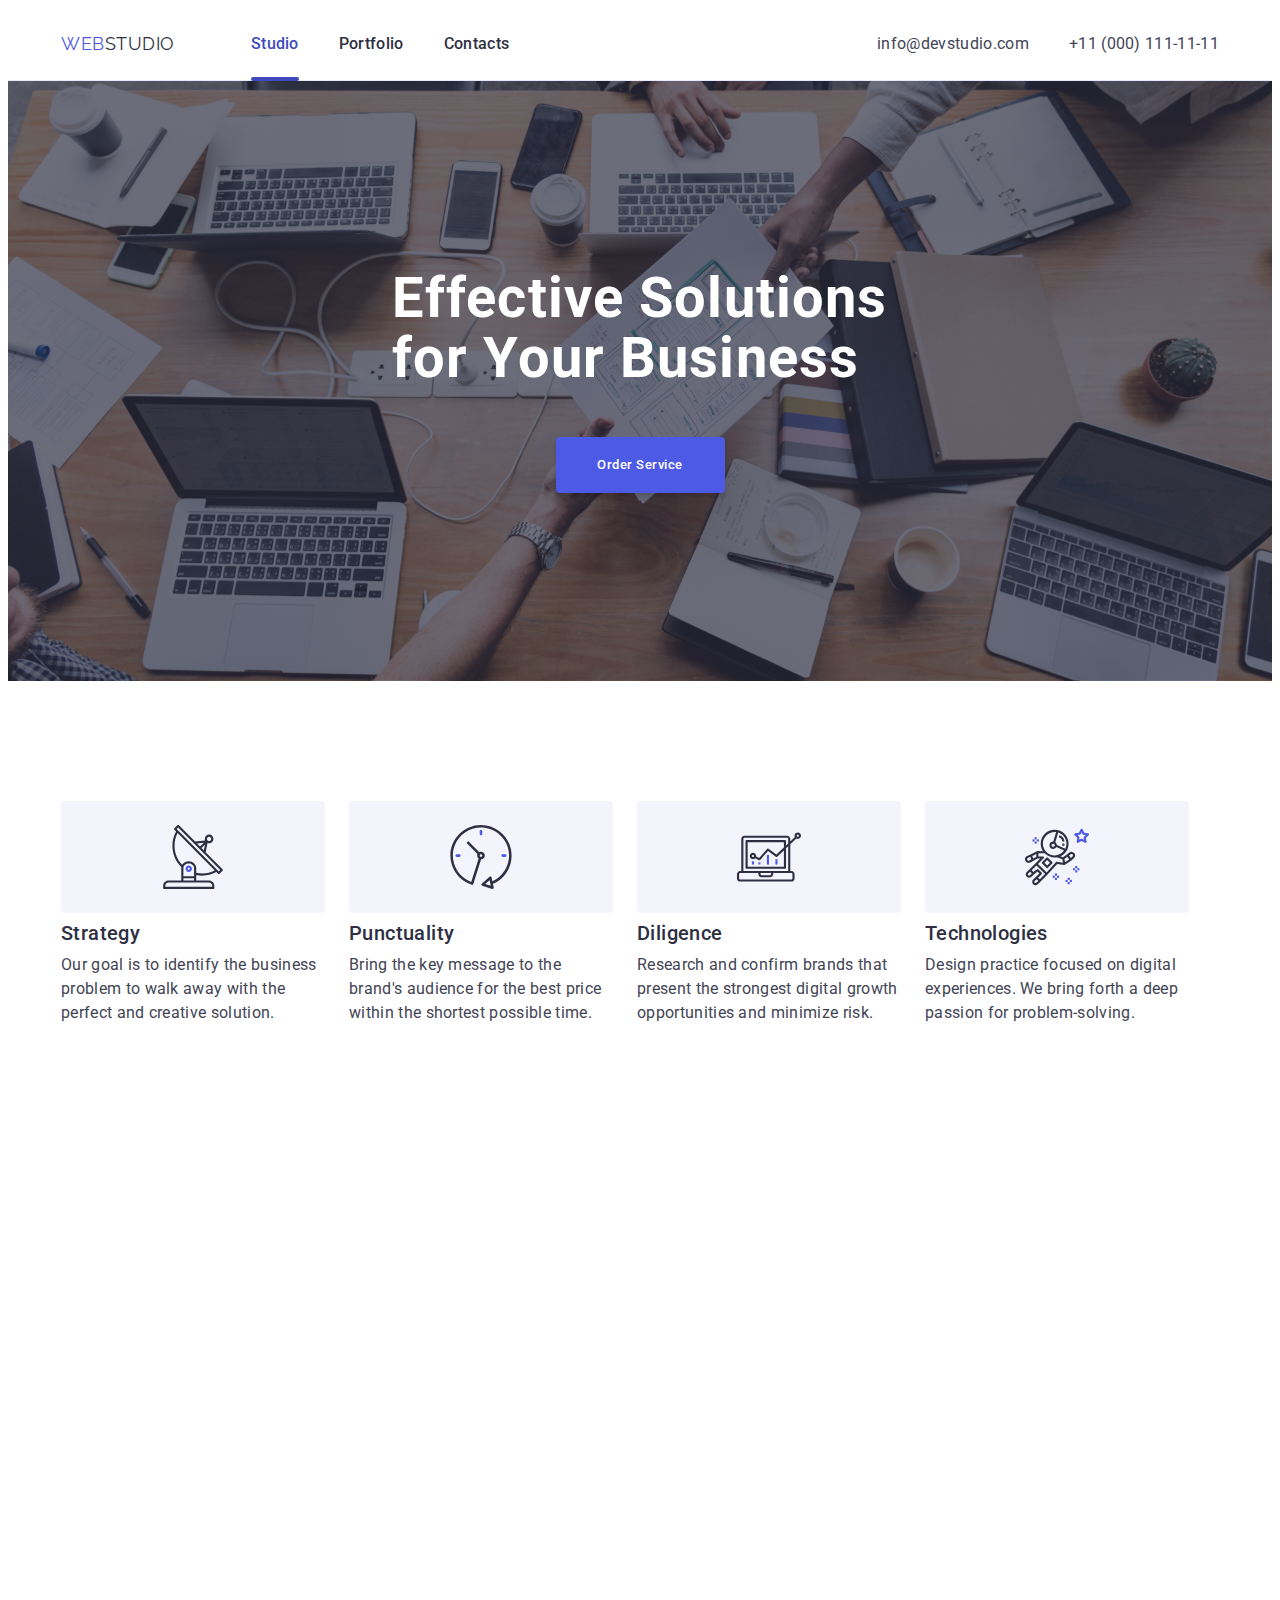
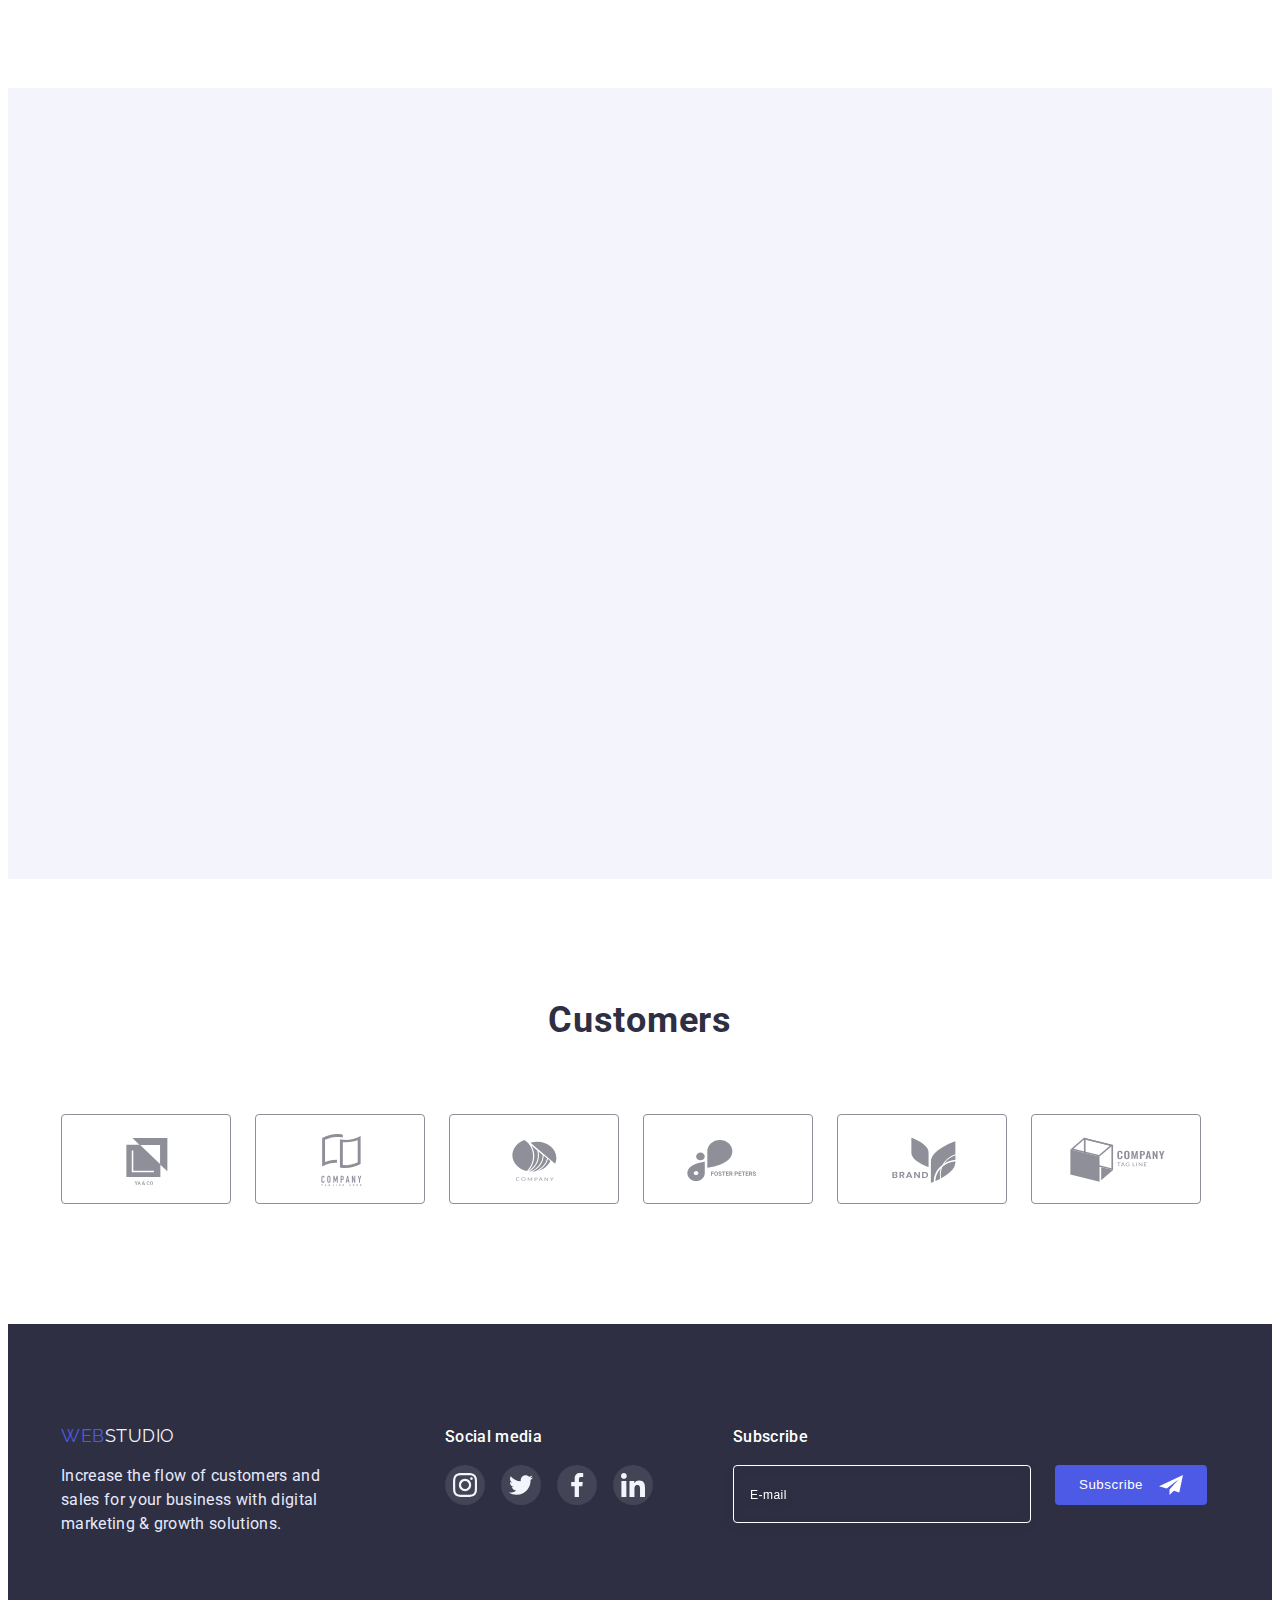
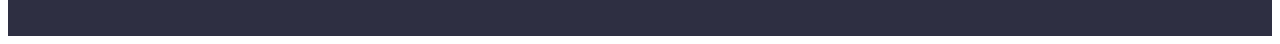
==== index.html @ abe80e53 "Initial commit" ====
<!DOCTYPE html>
<html lang="en">
  <head>
    <meta charset="UTF-8" />
    <meta http-equiv="X-UA-Compatible" content="IE=edge" />
    <meta name="viewport" content="width=device-width, initial-scale=1.0" />
    <link rel="preconnect" href="https://fonts.googleapis.com" />
    <link rel="preconnect" href="https://fonts.gstatic.com" crossorigin />
    <link
      href="https://fonts.googleapis.com/css2?family=Raleway:wght@800&family=Roboto:wght@400;500;700;900&display=swap"
      rel="stylesheet"
    />
    <title>Web Studio</title>
    <link
      rel="stylesheet"
      href="https://cdnjs.cloudflare.com/ajax/libs/modern-normalize/1.1.0/modern-normalize.min.css"
      integrity="sha512-wpPYUAdjBVSE4KJnH1VR1HeZfpl1ub8YT/NKx4PuQ5NmX2tKuGu6U/JRp5y+Y8XG2tV+wKQpNHVUX03MfMFn9Q=="
      crossorigin="anonymous"
      referrerpolicy="no-referrer"
    />
    <link href="https://unpkg.com/aos@2.3.1/dist/aos.css" rel="stylesheet" />
    <link rel="stylesheet" href="./css/styles.css" />
  </head>
  <body>
    <!-- Header -->
    <header class="header">
      <div class="container header-container">
        <nav class="nav">
          <a class="logo link" href="./index.html"
            >Web<span class="logo-item">Studio</span></a
          >
          <ul class="menu-list list">
            <li class="menu-item">
              <a class="menu-link link active" href="./index.html">Studio</a>
            </li>
            <li class="menu-item">
              <a class="menu-link link" href="./portfolio.html">Portfolio</a>
            </li>
            <li class="menu-item">
              <a class="menu-link link" href="./contacts.html">Contacts</a>
            </li>
          </ul>
        </nav>
        <address class="adress">
          <ul class="adress-menu list">
            <li class="adress-menu-item">
              <a class="adress-link link" href="mailto:info@devstudio.com"
                >info@devstudio.com</a
              >
            </li>
            <li class="adress-menu-item">
              <a class="adress-link link" href="tel:+11(000)111-11-11"
                >+11 (000) 111-11-11</a
              >
            </li>
          </ul>
        </address>
      </div>
    </header>
    <main>
      <section class="hero section">
        <div class="container">
          <h1 class="hero-title">Effective Solutions for Your Business</h1>
          <button class="main-btn btn" type="button" data-modal-open>
            Order Service
          </button>
        </div>
      </section>

      <!-- Our Features -->
      <section class="section">
        <div class="container">
          <h2 class="hidden">Our Features</h2>
          <ul class="features-list list">
            <li class="features-item">
              <div class="features-link link">
                <svg class="features-icon" width="64" height="64">
                  <use href="./images/icons.svg#icon-antenna"></use>
                </svg>
              </div>
              <h3 class="features-title">Strategy</h3>
              <p class="features-text">
                Our goal is to identify the business problem to walk away with
                the perfect and creative solution.
              </p>
            </li>
            <li class="features-item">
              <div class="features-link link">
                <svg class="features-icon" width="64" height="64">
                  <use href="./images/icons.svg#icon-clock"></use>
                </svg>
              </div>
              <h3 class="features-title">Punctuality</h3>
              <p class="features-text">
                Bring the key message to the brand's audience for the best price
                within the shortest possible time.
              </p>
            </li>
            <li class="features-item">
              <div class="features-link link">
                <svg class="features-icon" width="64" height="64">
                  <use href="./images/icons.svg#icon-diagram"></use>
                </svg>
              </div>
              <h3 class="features-title">Diligence</h3>

              <p class="features-text">
                Research and confirm brands that present the strongest digital
                growth opportunities and minimize risk.
              </p>
            </li>
            <li class="features-item">
              <div class="features-link link">
                <svg class="features-icon" width="64" height="64">
                  <use href="./images/icons.svg#icon-astronaut"></use>
                </svg>
              </div>
              <h3 class="features-title">Technologies</h3>
              <p class="features-text">
                Design practice focused on digital experiences. We bring forth a
                deep passion for problem-solving.
              </p>
            </li>
          </ul>
        </div>
      </section>
      <!-- What are we doing -->
      <section class="work-examples">
        <div class="container">
          <h2 class="section-title" data-aos="flip-left">What are we doing</h2>
          <ul class="examples-list list" data-aos="zoom-in-right">
            <li class="examples-item">
              <img src="./images/examples-1.jpg" alt="Computer" width="360" />
            </li>
            <li class="examples-item">
              <img
                src="./images/examples-2.jpg"
                alt="Mobile phone with many displays"
                width="360"
              />
            </li>
            <li class="examples-item">
              <img
                src="./images/examples-3.jpg"
                alt="the phone in the hand on the background of the computer screen"
                width="360"
              />
            </li>
          </ul>
        </div>
      </section>
      <!-- Our team -->
      <section class="our-team section">
        <div class="container">
          <h2 class="section-title" data-aos="flip-right">Our Team</h2>
          <ul class="team-list list" data-aos="zoom-in-left">
            <li class="team-item">
              <img
                src="./images/man-1.jpg"
                alt="A man with a smile and a thick beard in a blue shirt"
                width="264"
              />
              <div class="team-container">
                <h3 class="team-card-title">Mark Guerrero</h3>
                <p class="team-text">Product Designer</p>
                <ul class="team-soc-list list">
                  <li class="team-soc-item">
                    <a href="" class="team-soc-link link">
                      <svg class="team-soc-icon" width="16" height="16">
                        <use href="./images/icons.svg#icon-instagram"></use>
                      </svg>
                    </a>
                  </li>
                  <li class="team-soc-item">
                    <a href="" class="team-soc-link link">
                      <svg class="team-soc-icon" width="16" height="16">
                        <use href="./images/icons.svg#icon-twitter"></use>
                      </svg>
                    </a>
                  </li>
                  <li class="team-soc-item">
                    <a href="" class="team-soc-link link">
                      <svg class="team-soc-icon" width="16" height="16">
                        <use href="./images/icons.svg#icon-facebook"></use>
                      </svg>
                    </a>
                  </li>
                  <li class="team-soc-item">
                    <a href="" class="team-soc-link link">
                      <svg class="team-soc-icon" width="16" height="16">
                        <use href="./images/icons.svg#icon-linkedin"></use>
                      </svg>
                    </a>
                  </li>
                </ul>
              </div>
            </li>
            <li class="team-item">
              <img
                src="./images/man-2.jpg"
                alt="The man smiles and looks to the left"
                width="264"
              />
              <div class="team-container">
                <h3 class="team-card-title">Tom Ford</h3>
                <p class="team-text">Frontend Developer</p>
                <ul class="team-soc-list list">
                  <li class="team-soc-item">
                    <a href="" class="team-soc-link link">
                      <svg class="team-soc-icon" width="16" height="16">
                        <use href="./images/icons.svg#icon-instagram"></use>
                      </svg>
                    </a>
                  </li>
                  <li class="team-soc-item">
                    <a href="" class="team-soc-link link">
                      <svg class="team-soc-icon" width="16" height="16">
                        <use href="./images/icons.svg#icon-twitter"></use>
                      </svg>
                    </a>
                  </li>
                  <li class="team-soc-item">
                    <a href="" class="team-soc-link link">
                      <svg class="team-soc-icon" width="16" height="16">
                        <use href="./images/icons.svg#icon-facebook"></use>
                      </svg>
                    </a>
                  </li>
                  <li class="team-soc-item">
                    <a href="" class="team-soc-link link">
                      <svg class="team-soc-icon" width="16" height="16">
                        <use href="./images/icons.svg#icon-linkedin"></use>
                      </svg>
                    </a>
                  </li>
                </ul>
              </div>
            </li>
            <li class="team-item">
              <img
                src="./images/woman-1.jpg"
                alt="The girl in the pink sweater is smiling"
                width="264"
              />
              <div class="team-container">
                <h3 class="team-card-title">Camila Garcia</h3>
                <p class="team-text">Marketing</p>
                <ul class="team-soc-list list">
                  <li class="team-soc-item">
                    <a href="" class="team-soc-link link">
                      <svg class="team-soc-icon" width="16" height="16">
                        <use href="./images/icons.svg#icon-instagram"></use>
                      </svg>
                    </a>
                  </li>
                  <li class="team-soc-item">
                    <a href="" class="team-soc-link link">
                      <svg class="team-soc-icon" width="16" height="16">
                        <use href="./images/icons.svg#icon-twitter"></use>
                      </svg>
                    </a>
                  </li>
                  <li class="team-soc-item">
                    <a href="" class="team-soc-link link">
                      <svg class="team-soc-icon" width="16" height="16">
                        <use href="./images/icons.svg#icon-facebook"></use>
                      </svg>
                    </a>
                  </li>
                  <li class="team-soc-item">
                    <a href="" class="team-soc-link link">
                      <svg class="team-soc-icon" width="16" height="16">
                        <use href="./images/icons.svg#icon-linkedin"></use>
                      </svg>
                    </a>
                  </li>
                </ul>
              </div>
            </li>
            <li class="team-item">
              <img
                src="./images/man-3.jpg"
                alt="A man in a gray T-shirt is smiling"
                width="264"
              />
              <div class="team-container">
                <h3 class="team-card-title">Daniel Wilson</h3>
                <p class="team-text">UI Designer</p>
                <ul class="team-soc-list list">
                  <li class="team-soc-item">
                    <a href="" class="team-soc-link link">
                      <svg class="team-soc-icon" width="16" height="16">
                        <use href="./images/icons.svg#icon-instagram"></use>
                      </svg>
                    </a>
                  </li>
                  <li class="team-soc-item">
                    <a href="" class="team-soc-link link">
                      <svg class="team-soc-icon" width="16" height="16">
                        <use href="./images/icons.svg#icon-twitter"></use>
                      </svg>
                    </a>
                  </li>
                  <li class="team-soc-item">
                    <a href="" class="team-soc-link link">
                      <svg class="team-soc-icon" width="16" height="16">
                        <use href="./images/icons.svg#icon-facebook"></use>
                      </svg>
                    </a>
                  </li>
                  <li class="team-soc-item">
                    <a href="" class="team-soc-link link">
                      <svg class="team-soc-icon" width="16" height="16">
                        <use href="./images/icons.svg#icon-linkedin"></use>
                      </svg>
                    </a>
                  </li>
                </ul>
              </div>
            </li>
          </ul>
        </div>
      </section>
      <section class="section">
        <div class="container">
          <h2 class="section-title">Customers</h2>
          <ul class="customers-list list">
            <li class="customers-item">
              <a href="" class="customers-link link">
                <svg class="customers-icon" width="104" height="56">
                  <use href="./images/icons.svg#icon-logo-ya-and-co"></use>
                </svg>
              </a>
            </li>
            <li class="customers-item">
              <a href="" class="customers-link link">
                <svg class="customers-icon" width="104" height="56">
                  <use href="./images/icons.svg#icon-tagline-here"></use>
                </svg>
              </a>
            </li>
            <li class="customers-item">
              <a href="" class="customers-link link">
                <svg class="customers-icon" width="104" height="56">
                  <use href="./images/icons.svg#icon-company"></use>
                </svg>
              </a>
            </li>
            <li class="customers-item">
              <a href="" class="customers-link link">
                <svg class="customers-icon" width="104" height="56">
                  <use href="./images/icons.svg#icon-foster-peters"></use>
                </svg>
              </a>
            </li>
            <li class="customers-item">
              <a href="" class="customers-link link">
                <svg class="customers-icon" width="104" height="56">
                  <use href="./images/icons.svg#icon-brand"></use>
                </svg>
              </a>
            </li>
            <li class="customers-item">
              <a href="" class="customers-link link">
                <svg class="customers-icon" width="104" height="56">
                  <use href="./images/icons.svg#icon-company-tagline"></use>
                </svg>
              </a>
            </li>
          </ul>
        </div>
      </section>
    </main>
    <!-- Footer -->
    <footer class="footer">
      <div class="container footer-container">
        <div>
          <a class="footer-logo link" href="./index.html"
            >Web<span class="logo-footer-span">Studio</span></a
          >
          <p class="footer-text">
            Increase the flow of customers and sales for your business with
            digital marketing & growth solutions.
          </p>
        </div>
        <div class="footer-soc-container">
          <p class="footer-soc-text">Social media</p>
          <ul class="footer-soc-list list">
            <li class="footer-soc-item">
              <a href="" class="footer-soc-link link">
                <svg class="footer-soc-icon" width="24" height="24">
                  <use href="./images/icons.svg#icon-instagram"></use>
                </svg>
              </a>
            </li>
            <li class="footer-soc-item">
              <a href="" class="footer-soc-link">
                <svg class="footer-soc-icon" width="24" height="24">
                  <use href="./images/icons.svg#icon-twitter"></use>
                </svg>
              </a>
            </li>
            <li class="footer-soc-item">
              <a href="" class="footer-soc-link link">
                <svg class="footer-soc-icon" width="24" height="24">
                  <use href="./images/icons.svg#icon-facebook"></use>
                </svg>
              </a>
            </li>
            <li class="footer-soc-item">
              <a href="" class="footer-soc-link link">
                <svg class="footer-soc-icon" width="24" height="24">
                  <use href="./images/icons.svg#icon-linkedin"></use>
                </svg>
              </a>
            </li>
          </ul>
        </div>
        <div class="footer-subscribe">
          <p class="subscribe-title">Subscribe</p>
          <form class="subscribe-form">
            <label for="subscribe" id="subscribe"></label>
            <input
              type="text"
              class="subscribe-input"
              name="subscribe"
              id="subscribe"
              placeholder="E-mail"
            />
            <button type="submit" class="subscribe-btn btn">
              Subscribe
              <svg class="subscribe-icon" width="24" height="24">
                <use href="./images/icons.svg#icon-subscribe"></use>
              </svg>
            </button>
          </form>
        </div>
      </div>
    </footer>
    <div class="backdrop is-hidden" data-modal>
      <div class="modal">
        <button type="button" class="modal-close" data-modal-close>
          <svg class="icon-modal-close" width="8" height="8">
            <use href="./images/icons.svg#icon-close-black-btn"></use>
          </svg>
        </button>
        <p class="modal-title">Leave your contacts and we will call you back</p>
        <form class="modal-form">
          <div class="modal-field">
            <label for="user-name" class="input-text">Name</label>
            <div class="input-wrap">
              <input
                class="modal-input"
                type="text"
                id="user-name"
                name="user-name"
              />
              <svg class="modal-icon" width="18" height="18">
                <use href="./images/icons.svg#icon-name"></use>
              </svg>
            </div>
          </div>
          <div class="modal-field">
            <label for="user-tel" class="input-text">Phone</label>
            <div class="input-wrap">
              <input
                class="modal-input"
                type="tel"
                id="user-tel"
                name="user-tel"
              />
              <svg class="modal-icon" width="18" height="24">
                <use href="./images/icons.svg#icon-tel"></use>
              </svg>
            </div>
          </div>
          <div class="modal-field">
            <label for="user-email" class="input-text">Email</label>
            <div class="input-wrap">
              <input
                class="modal-input"
                type="email"
                id="user-email"
                name="user-email"
              />
              <svg class="modal-icon" width="18" height="24">
                <use href="./images/icons.svg#icon-email"></use>
              </svg>
            </div>
          </div>
          <div class="modal-field">
            <label for="user-text" class="input-text">Comment</label>
            <textarea
              name="user-text"
              id="user-text"
              class="modal-textarea"
              placeholder="Text input"
            ></textarea>
          </div>
          <div class="modal-field">
            <input
              class="input-check hidden"
              type="checkbox"
              id="input-check"
              name="user-check"
              value="true"
            />
            <label class="check-text" for="input-check">
              I accept the terms and conditions of the
              <a href="#" class="check-link">Privacy Policy</a></label
            >
          </div>
          <button type="submit" class="modal-send btn">Send</button>
        </form>
      </div>
    </div>
    <script src="https://unpkg.com/aos@2.3.1/dist/aos.js"></script>
    <script>
      AOS.init();
    </script>
    <script src="./js/modal.js"></script>
  </body>
</html>
---- css/styles.css ----
:root {
  --primary-text-color: #434455;
  --tittle-text-color: #2e2f42;
  --primary-white-color: #ffffff;
  --primary-bcg-color: #f4f4fd;
  --logo-color: #2e2f42;
  --hero-bg-color: #4d5ae5;
  --section-title-color: #2e2f42;
  --modal-btn-color: #4d5ae5;
  --modal-btn-background: #f4f4fd;
  --portfolio-card-accent: #4d5ae5;
  --portfolio-card-text: #f4f4fd;
  --modal-icons-focus: #4d5ae5;
  --link-accent: #404bbf;
  --transition: 250ms cubic-bezier(0.4, 0, 0.2, 1);
}

/*?-----------------------RESET-------------------------- */

ul {
  margin: 0;
  padding: 0;
}
h1,
h2,
h3,
h4,
h5,
h6,
p {
  margin: 0;
}
img {
  display: block;
  width: 100%;
}

/*?-----------------------BASE-------------------------- */
body {
  color: var(--primary-text-color);
  font-family: "Roboto", sans-serif;
  background-color: var(--primary-white-color);
}
.list {
  list-style: none;
}
.link {
  text-decoration: none;
}
.section-title {
  font-size: 36px;
  line-height: 1.2;
  letter-spacing: 0.02em;
  margin-bottom: 72px;
  text-align: center;
  color: var(--section-title-color);
  text-transform: capitalize;
}
.hidden {
  position: absolute;
  width: 1px;
  height: 1px;
  margin: -1px;
  border: 0;
  padding: 0;
  white-space: nowrap;
  clip-path: inset(100%);
  clip: rect(0 0 0 0);
  overflow: hidden;
}
.container {
  width: 100%;
  max-width: 1158px;
  padding-left: 15px;
  padding-right: 15px;
  /** outline: 2px solid red; */
  margin: 0 auto;
}
.section {
  padding-top: 120px;
  padding-bottom: 120px;
}
.btn {
  display: block;
}
/*?-----------------------LOGO-------------------------- */
.logo {
  font-family: "Raleway", sans-serif;
  font-size: 18px;
  line-height: 1.33;
  letter-spacing: 0.03em;
  text-transform: uppercase;
  color: #4d5ae5;
  padding: 24px 0;
  margin-right: 76px;
}
.logo-item {
  color: var(--logo-color);
}
/*?-----------------------HEADER-------------------------- */
.header-container {
  display: flex;
}
.nav {
  display: flex;
  align-items: center;
  margin-right: auto;
}
.header {
  border-bottom: 1px solid #e7e9fc;
}
.menu-list {
  display: flex;
  gap: 40px;
}

.menu-link {
  position: relative;
  line-height: 1.5;
  font-weight: 500;
  letter-spacing: 0.02em;
  color: var(--tittle-text-color);
  display: block;
  padding: 24px 0;
  transition: color var(--transition);
}
.active {
  color: var(--link-accent);
}
.active:after {
  position: absolute;
  bottom: -1px;
  content: "";
  display: block;
  height: 4px;
  width: 100%;
  background-color: #404bbf;
  border-radius: 2px;
}
.menu-link:is(:hover, :focus) {
  color: var(--link-accent);
}
.adress {
  display: flex;
  align-items: center;
}
.adress-menu {
  display: flex;
  gap: 40px;
}
.adress-link {
  font-style: normal;
  line-height: 1.5;
  letter-spacing: 0.02em;
  color: var(--primary-text-color);
  display: block;
  padding: 24px 0;
  transition: color var(--transition);
}

.adress-link:is(:hover, :focus) {
  color: var(--link-accent);
}
/*?-----------------------HERO-------------------------- */
.main-btn {
  font-family: "Roboto", sans-serif;
  font-weight: 500;
  line-height: 1.5;
  min-width: 169px;
  height: 56px;
  margin: 0 auto;
  align-items: center;
  letter-spacing: 0.04em;
  color: var(--primary-white-color);
  background-color: var(--hero-bg-color);
  border: none;
  box-shadow: 0px 4px 4px rgba(0, 0, 0, 0.15);
  border-radius: 4px;
  margin-top: 48px;
  transition: background-color var(--transition), cursor var(--transition);
}
.main-btn:is(:hover, :focus) {
  background-color: #404bbf;
  cursor: pointer;
}
.hero {
  max-width: 1440px;
  margin: 0 auto;
  background-image: linear-gradient(
      rgba(46, 47, 66, 0.7),
      rgba(46, 47, 66, 0.7)
    ),
    url(../images/hero-background.jpg);
  background-repeat: no-repeat;
  background-position: center;
  background-size: cover;
  padding: 188px 0;
}
.hero-title {
  font-size: 56px;
  line-height: 1.07;
  letter-spacing: 0.02em;
  max-width: 496px;
  color: var(--primary-white-color);
  margin: 0 auto;
}
/*?-----------------------OUR FEATURES-------------------------- */
.features-title {
  font-weight: 500;
  font-size: 20px;
  line-height: 1.2;
  letter-spacing: 0.02em;
  color: var(--tittle-text-color);
  margin-bottom: 8px;
}
.features-list {
  display: flex;
  gap: 24px;
}
.features-item {
  max-width: 264px;
}
.features-link {
  width: 264px;
  height: 112px;
  display: block;
  display: flex;
  align-items: center;
  justify-content: center;
  background-color: var(--primary-bcg-color);
  border-radius: 4px;
  margin-bottom: 8px;
}
.features-text {
  line-height: 1.5;
  letter-spacing: 0.02em;
  color: var(--primary-text-color);
}
/*?-----------------------WHAT ARE WE DOING-------------------------- */
.work-examples {
  padding-bottom: 120px;
}
.examples-list {
  display: flex;
  gap: 24px;
}
.examples-item {
  width: calc((100% - 48px) / 3);
}
/*?-----------------------OUR TEAM-------------------------- */
.our-team {
  background-color: var(--primary-bcg-color);
}
.team-list {
  display: flex;
  gap: 24px;
}
.team-item {
  background-color: var(--primary-white-color);
  width: calc((100% - 72px) / 4);
  box-shadow: 0px 1px 6px rgba(46, 47, 66, 0.08),
    0px 1px 1px rgba(46, 47, 66, 0.16), 0px 2px 1px rgba(46, 47, 66, 0.08);
  border-radius: 0px 0px 4px 4px;
}
.team-container {
  padding-top: 32px;
  padding-bottom: 32px;
}
.team-card-title {
  font-size: 20px;
  font-weight: 500;
  line-height: 1.2;
  letter-spacing: 0.02em;
  color: var(--tittle-text-color);
  margin-bottom: 8px;
  text-align: center;
}
.team-text {
  line-height: 1.5;
  letter-spacing: 0.02em;
  text-align: center;
  margin-bottom: 8px;
}
.team-soc-list {
  display: flex;
  justify-content: center;
  gap: 24px;
}
.team-soc-item {
  width: 40px;
  height: 40px;
}
.team-soc-link {
  width: 100%;
  height: 100%;
  background-color: var(--modal-btn-color);
  display: block;
  border-radius: 50%;
  display: flex;
  align-items: center;
  justify-content: center;
  transition: background-color var(--transition);
}
.team-soc-link:is(:hover, :focus) {
  background-color: #404bbf;
}
/*?-----------------------Customers-------------------------- */
.customers-list {
  display: flex;
  gap: 24px;
}

.customers-link {
  width: 168px;
  height: 88px;
  border: 1px solid #8e8f99;
  border-radius: 4px;
  display: flex;
  align-items: center;
  justify-content: center;
  color: #8e8f99;
  transition: border-color var(--transition);
}
.customers-icon {
  fill: #8e8f99;
  transition: fill var(--transition);
}
.customers-link:hover,
.customers-link:focus {
  border-color: #404bbf;
}
.customers-link:hover .customers-icon,
.customers-link:focus .customers-icon {
  fill: #404bbf;
}
/*?-----------------------FOOTER-------------------------- */
.footer {
  background-color: var(--tittle-text-color);
  padding-top: 100px;
  padding-bottom: 100px;
}
.footer-logo {
  font-family: "Raleway", sans-serif;
  font-size: 18px;
  line-height: 1.33;
  letter-spacing: 0.03em;
  text-transform: uppercase;
  color: #4d5ae5;
}
.logo-footer-span {
  color: #f4f4fd;
}
.footer-soc-text {
  font-weight: 500;
  line-height: 1.5;
  letter-spacing: 0.02em;
  color: var(--primary-white-color);
}
.footer-container {
  display: flex;
  align-items: baseline;
}
.footer-soc-list {
  display: flex;
  justify-content: center;
  gap: 16px;
  margin-top: 16px;
}
.footer-soc-item {
  width: 40px;
  height: 40px;
}
.footer-soc-link {
  width: 100%;
  height: 100%;
  border-radius: 50%;
  background-color: rgba(255, 255, 255, 0.1);
  display: flex;
  align-items: center;
  justify-content: center;
  transition: background-color var(--transition);
}
.footer-soc-link:is(:hover, :focus) {
  background-color: #31d0aa;
}
.footer-soc-container {
  margin-left: 120px;
}
.footer-text {
  line-height: 1.5;
  letter-spacing: 0.02em;
  max-width: 264px;
  color: #e7e9fc;
  margin-top: 16px;
}
.footer-subscribe {
  margin-left: 80px;
}
.subscribe-title {
  font-weight: 500;
  line-height: 1.5;
  letter-spacing: 0.02em;
  color: var(--primary-white-color);
  margin-bottom: 16px;
}
.subscribe-form {
  display: flex;
}
.subscribe-input {
  min-width: 264px;
  height: 40px;
  border: 1px solid var(--primary-white-color);
  filter: drop-shadow(0px 4px 4px rgba(0, 0, 0, 0.15));
  border-radius: 4px;
  color: var(--primary-white-color);
  outline: transparent;
  background-color: transparent;
  margin-right: 24px;
  padding: 8px 16px;
}
.subscribe-input::placeholder {
  font-size: 12px;
  line-height: 2;
  display: flex;
  align-items: center;
  justify-content: center;
  letter-spacing: 0.04em;
  color: var(--primary-white-color);
}
.subscribe-btn {
  font-weight: 500;
  line-height: 1.5;
  height: 40px;
  margin: 0 auto;
  padding: 8px 24px;
  letter-spacing: 0.04em;
  display: flex;
  align-items: center;
  justify-content: center;
  color: var(--primary-white-color);
  background-color: var(--modal-btn-color);
  border: none;
  gap: 16px;
  border-radius: 4px;
  transition: background-color var(--transition), cursor var(--transition);
}
.subscribe-btn:is(:hover, :focus) {
  background-color: #404bbf;
  cursor: pointer;
}
.subscribe-icon {
  display: flex;
  align-items: center;
  justify-content: center;
}

/*?-----------------------PORTFOLIO-------------------------- */
.portfolio-btn {
  font-family: "Roboto", sans-serif;
  font-size: 16px;
  font-weight: 500;
  line-height: 1.5;
  letter-spacing: 0.04em;
  color: var(--modal-btn-color);
  background-color: var(--modal-btn-background);
  padding: 12px 24px;
  border: 1px solid #e7e9fc;
  border-radius: 4px;
  cursor: pointer;
  transition: color var(--transition), background-color var(--transition),
    box-shadow var(--transition);
}
.portfolio-btn:is(:hover, :focus) {
  color: var(--primary-white-color);
  background-color: #404bbf;
  box-shadow: 0px 3px 1px rgba(0, 0, 0, 0.1), 0px 2px 1px rgba(0, 0, 0, 0.08),
    0px 2px 2px rgba(0, 0, 0, 0.12);
}
.portfolio {
  padding-bottom: 120px;
  padding-top: 96px;
}
.portfolio-btn-list {
  margin-bottom: 72px;
  display: flex;
  justify-content: center;
  gap: 24px;
}
.portfolio-title {
  font-size: 20px;
  font-weight: 500;
  line-height: 1.2;
  letter-spacing: 0.02em;
  margin-bottom: 8px;
  color: var(--tittle-text-color);
}
.portfolio-item {
  width: calc((100% - 48px) / 3);
  transition: box-shadow var(--transition), cursor var(--transition);
}
.portfolio-item:hover .portfolio-top-text {
  transform: translateY(0);
}
.portfolio-item:is(:hover, :focus) {
  box-shadow: 0px 1px 6px rgba(46, 47, 66, 0.08),
    0px 1px 1px rgba(46, 47, 66, 0.16), 0px 2px 1px rgba(46, 47, 66, 0.08);
  cursor: pointer;
}
.portfolio-item-container {
  border: 1px solid #e7e9fc;
  border-top: none;
  padding-left: 16px;
  padding-top: 32px;
  padding-bottom: 32px;
}
.portfolio-top-wrap {
  position: relative;
  overflow: hidden;
}
.portfolio-text {
  line-height: 1.5;
  letter-spacing: 0.02em;
  color: var(--primary-text-color);
}
.portfolio-top-text {
  position: absolute;
  top: 0;
  padding: 40px 32px;
  font-size: 16px;
  line-height: 1.5;
  letter-spacing: 0.02em;
  color: var(--portfolio-card-text);
  background-color: var(--portfolio-card-accent);
  height: 100%;
  transform: translateY(100%);
  transition: transform var(--transition);
}
.portfolio-list {
  display: flex;
  flex-wrap: wrap;
  column-gap: 24px;
  row-gap: 48px;
}

/*?-----------------------MODAL WINDOW-------------------------- */
.backdrop {
  position: fixed;
  top: 0;
  background-color: rgba(46, 47, 66, 0.4);
  width: 100%;
  height: 100%;
  transition: opacity var(--transition), visibility var(--transition);
}
.modal {
  position: absolute;
  top: 50%;
  left: 50%;
  transform: translate(-50%, -50%) scaleY(1);
  width: 408px;
  height: 584px;
  padding: 24px;
  background-color: #fcfcfc;
  box-shadow: 0px 1px 1px rgba(0, 0, 0, 0.14), 0px 1px 3px rgba(0, 0, 0, 0.12),
    0px 2px 1px rgba(0, 0, 0, 0.2);
  border-radius: 4px;
  transition: transform var(--transition);
}
.backdrop.is-hidden .modal {
  transform: translate(-50%, 250%) scaleY(0);
}
.modal-close {
  width: 24px;
  height: 24px;
  margin-left: auto;
  margin-bottom: 24px;
  border-radius: 50%;
  background-color: #e7e9fc;
  border: 1px solid rgba(0, 0, 0, 0.1);
  display: flex;
  align-items: center;
  justify-content: center;
  transition: background-color var(--transition), fill var(--transition),
    cursor var(--transition);
}
.modal-close:is(:hover, :focus) {
  background-color: var(--link-accent);
  fill: var(--primary-white-color);
  cursor: pointer;
}
.modal-field {
  margin-bottom: 8px;
  display: block;
}
.modal-title {
  font-weight: 500;
  line-height: 1.5;
  text-align: center;
  letter-spacing: 0.02em;
  color: var(--tittle-text-color);
  margin-bottom: 16px;
}
.modal-input {
  width: 100%;
  height: 40px;
  border: 1px solid rgba(46, 47, 66, 0.2);
  border-radius: 4px;
  outline: transparent;
  background-color: transparent;
  padding-left: 38px;
  transition: border-color var(--transition);
}
.modal-input:focus {
  border-color: var(--modal-icons-focus);
}
.modal-input:focus + .modal-icon {
  fill: var(--modal-icons-focus);
}
.input-wrap {
  position: relative;
}

.modal-icon {
  position: absolute;
  left: 16px;
  top: 50%;
  transform: translateY(-50%);
  transition: fill var(--transition);
}
.input-text {
  display: block;
  font-size: 12px;
  line-height: 1.17;
  letter-spacing: 0.04em;
  color: #8e8f99;
  margin-bottom: 4px;
}
.modal-textarea {
  display: block;
  font-size: 12px;
  line-height: 1.17;
  letter-spacing: 0.04em;
  color: rgba(46, 47, 66, 0.4);
  padding: 8px 16px;
  width: 100%;
  height: 120px;
  border: 1px solid rgba(46, 47, 66, 0.2);
  border-radius: 4px;
  outline: transparent;
  background-color: transparent;
  resize: none;
  transition: border-color var(--transition);
}
.modal-textarea:focus {
  border-color: var(--modal-icons-focus);
}
.check-text {
  font-size: 12px;
  line-height: 1.17;
  margin-top: 16px;
  letter-spacing: 0.04em;
  align-items: center;
  color: #8e8f99;
  display: flex;
}
.check-text::before {
  content: "";
  width: 16px;
  height: 16px;
  border: 1px solid #2e2f42;
  border-radius: 2px;
  margin-right: 8px;
  transition: border-color var(--transition);
}
.input-check:checked + .check-text::before {
  background-color: #404bbf;
  border: none;
  background-image: url(../images/checked.svg);
  background-repeat: no-repeat;
  background-position: bottom;
}
.input-check:focus + .check-text::before {
  border-color: #404bbf;
}
.check-link {
  margin-left: 4px;
  color: var(--modal-icons-focus);
}
.modal-send {
  font-weight: 500;
  line-height: 1.5;
  min-width: 169px;
  height: 56px;
  margin: 0 auto;
  align-items: center;
  letter-spacing: 0.04em;
  color: var(--primary-white-color);
  background-color: var(--hero-bg-color);
  border: none;
  box-shadow: 0px 4px 4px rgba(0, 0, 0, 0.15);
  border-radius: 4px;
  margin-top: 24px;
  transition: background-color var(--transition), cursor var(--transition);
}
.modal-send:is(:hover, :focus) {
  background-color: #404bbf;
  cursor: pointer;
}
.is-hidden {
  opacity: 0;
  pointer-events: none;
  visibility: hidden;
}
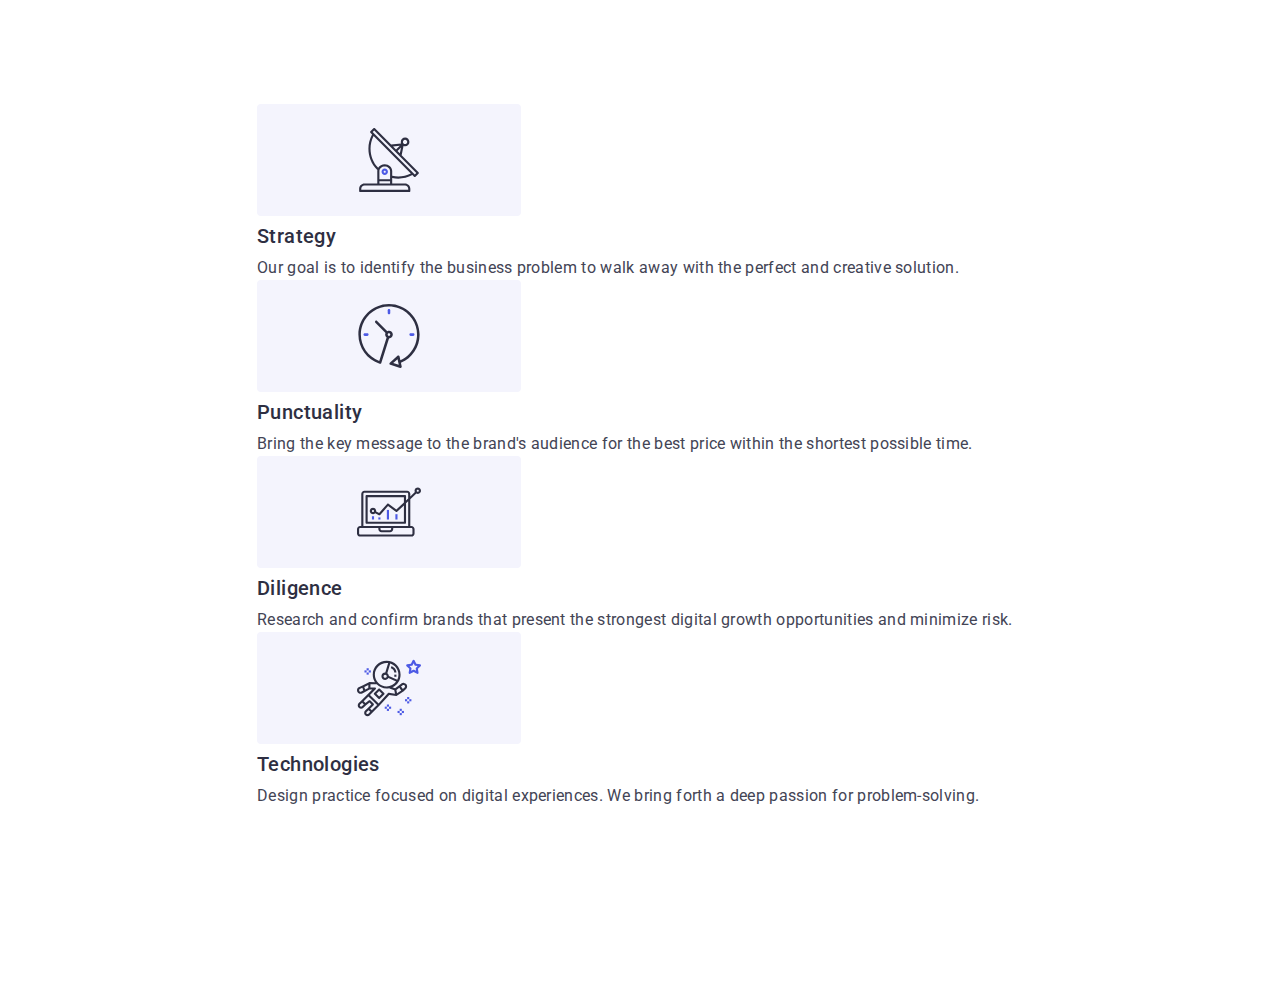
==== commit 94770b57: "homework 7" ====
--- a/index.html
+++ b/index.html
@@ -23,7 +23,7 @@
   </head>
   <body>
     <!-- Header -->
-    <header class="header">
+    <!-- <header class="header">
       <div class="container header-container">
         <nav class="nav">
           <a class="logo link" href="./index.html"
@@ -56,16 +56,16 @@
           </ul>
         </address>
       </div>
-    </header>
+    </header> -->
     <main>
-      <section class="hero section">
+      <!-- <section class="hero section">
         <div class="container">
           <h1 class="hero-title">Effective Solutions for Your Business</h1>
           <button class="main-btn btn" type="button" data-modal-open>
             Order Service
           </button>
         </div>
-      </section>
+      </section> -->
 
       <!-- Our Features -->
       <section class="section">
@@ -103,7 +103,6 @@
                 </svg>
               </div>
               <h3 class="features-title">Diligence</h3>
-
               <p class="features-text">
                 Research and confirm brands that present the strongest digital
                 growth opportunities and minimize risk.
@@ -125,7 +124,7 @@
         </div>
       </section>
       <!-- What are we doing -->
-      <section class="work-examples">
+      <!-- <section class="work-examples">
         <div class="container">
           <h2 class="section-title" data-aos="flip-left">What are we doing</h2>
           <ul class="examples-list list" data-aos="zoom-in-right">
@@ -148,9 +147,9 @@
             </li>
           </ul>
         </div>
-      </section>
+      </section> -->
       <!-- Our team -->
-      <section class="our-team section">
+      <!-- <section class="our-team section">
         <div class="container">
           <h2 class="section-title" data-aos="flip-right">Our Team</h2>
           <ul class="team-list list" data-aos="zoom-in-left">
@@ -320,8 +319,8 @@
             </li>
           </ul>
         </div>
-      </section>
-      <section class="section">
+      </section> -->
+      <!-- <section class="section">
         <div class="container">
           <h2 class="section-title">Customers</h2>
           <ul class="customers-list list">
@@ -369,10 +368,10 @@
             </li>
           </ul>
         </div>
-      </section>
+      </section> -->
     </main>
     <!-- Footer -->
-    <footer class="footer">
+    <!-- <footer class="footer">
       <div class="container footer-container">
         <div>
           <a class="footer-logo link" href="./index.html"
@@ -436,7 +435,7 @@
           </form>
         </div>
       </div>
-    </footer>
+    </footer> -->
     <div class="backdrop is-hidden" data-modal>
       <div class="modal">
         <button type="button" class="modal-close" data-modal-close>
--- a/css/styles.css
+++ b/css/styles.css
@@ -77,8 +77,10 @@
   margin: 0 auto;
 }
 .section {
-  padding-top: 120px;
-  padding-bottom: 120px;
+  /* padding-top: 120px;
+  padding-bottom: 120px; */
+  padding-top: 96px;
+  padding-bottom: 96px;
 }
 .btn {
   display: block;
@@ -214,11 +216,13 @@
   margin-bottom: 8px;
 }
 .features-list {
-  display: flex;
-  gap: 24px;
+  /* display: flex;
+  gap: 24px; */
+  margin-bottom: 72px;
 }
 .features-item {
-  max-width: 264px;
+  /* max-width: 264px; */
+  width: 100%;
 }
 .features-link {
   width: 264px;
@@ -710,3 +714,14 @@
   pointer-events: none;
   visibility: hidden;
 }
+
+@media screen and (min-width: 480px) {
+  .container {
+    max-width: 426px;
+  }
+}
+@media screen and (min-width: 768px) {
+  .container {
+    max-width: 766px;
+  }
+}
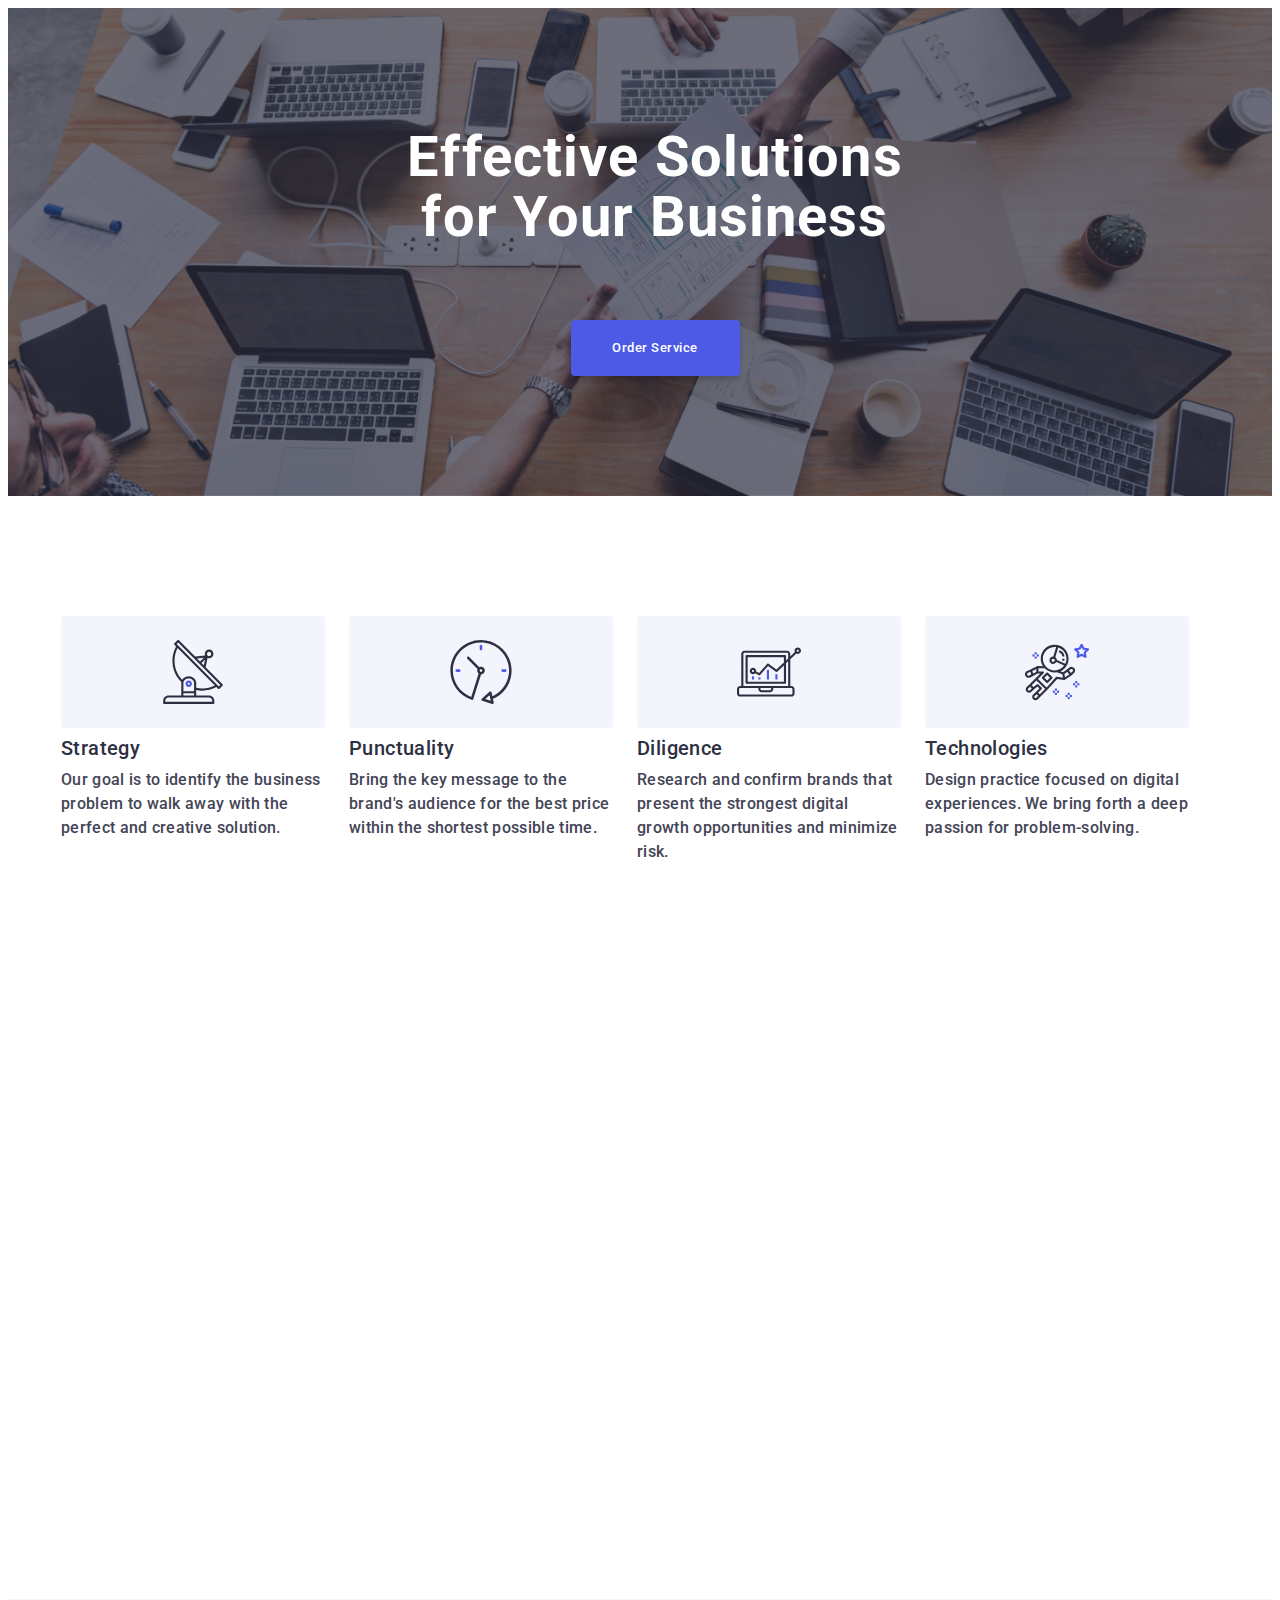
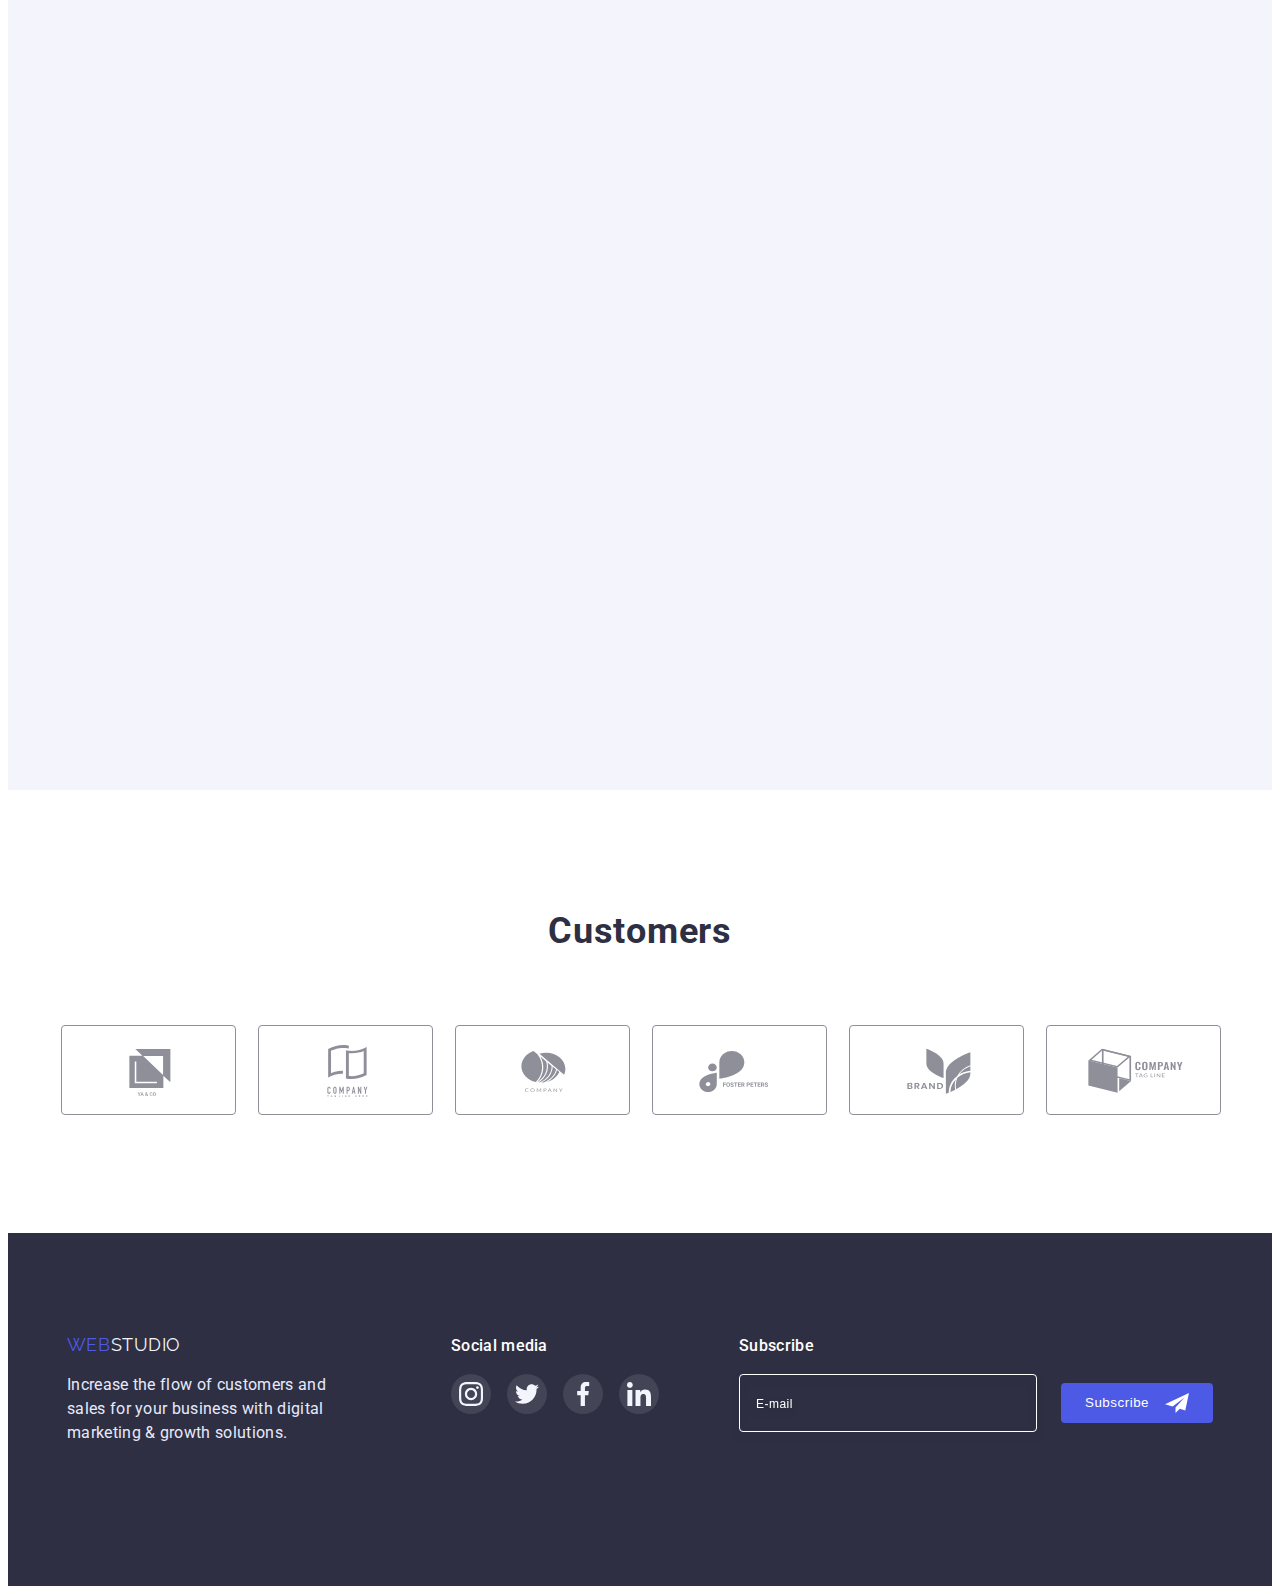
==== commit d89959bb: "homework 7" ====
--- a/index.html
+++ b/index.html
@@ -20,6 +20,7 @@
     />
     <link href="https://unpkg.com/aos@2.3.1/dist/aos.css" rel="stylesheet" />
     <link rel="stylesheet" href="./css/styles.css" />
+    <link rel="stylesheet" href="./css/media.css" />
   </head>
   <body>
     <!-- Header -->
@@ -58,14 +59,14 @@
       </div>
     </header> -->
     <main>
-      <!-- <section class="hero section">
+      <section class="hero section">
         <div class="container">
           <h1 class="hero-title">Effective Solutions for Your Business</h1>
           <button class="main-btn btn" type="button" data-modal-open>
             Order Service
           </button>
         </div>
-      </section> -->
+      </section>
 
       <!-- Our Features -->
       <section class="section">
@@ -124,7 +125,7 @@
         </div>
       </section>
       <!-- What are we doing -->
-      <!-- <section class="work-examples">
+      <section class="work-examples">
         <div class="container">
           <h2 class="section-title" data-aos="flip-left">What are we doing</h2>
           <ul class="examples-list list" data-aos="zoom-in-right">
@@ -147,10 +148,10 @@
             </li>
           </ul>
         </div>
-      </section> -->
+      </section>
       <!-- Our team -->
-      <!-- <section class="our-team section">
-        <div class="container">
+      <section class="our-team section">
+        <div class="container team-container">
           <h2 class="section-title" data-aos="flip-right">Our Team</h2>
           <ul class="team-list list" data-aos="zoom-in-left">
             <li class="team-item">
@@ -159,7 +160,7 @@
                 alt="A man with a smile and a thick beard in a blue shirt"
                 width="264"
               />
-              <div class="team-container">
+              <div class="team-item-container">
                 <h3 class="team-card-title">Mark Guerrero</h3>
                 <p class="team-text">Product Designer</p>
                 <ul class="team-soc-list list">
@@ -200,7 +201,7 @@
                 alt="The man smiles and looks to the left"
                 width="264"
               />
-              <div class="team-container">
+              <div class="team-item-container">
                 <h3 class="team-card-title">Tom Ford</h3>
                 <p class="team-text">Frontend Developer</p>
                 <ul class="team-soc-list list">
@@ -241,7 +242,7 @@
                 alt="The girl in the pink sweater is smiling"
                 width="264"
               />
-              <div class="team-container">
+              <div class="team-item-container">
                 <h3 class="team-card-title">Camila Garcia</h3>
                 <p class="team-text">Marketing</p>
                 <ul class="team-soc-list list">
@@ -282,7 +283,7 @@
                 alt="A man in a gray T-shirt is smiling"
                 width="264"
               />
-              <div class="team-container">
+              <div class="team-item-container">
                 <h3 class="team-card-title">Daniel Wilson</h3>
                 <p class="team-text">UI Designer</p>
                 <ul class="team-soc-list list">
@@ -319,9 +320,9 @@
             </li>
           </ul>
         </div>
-      </section> -->
-      <!-- <section class="section">
-        <div class="container">
+      </section>
+      <section class="section">
+        <div class="container customers-container">
           <h2 class="section-title">Customers</h2>
           <ul class="customers-list list">
             <li class="customers-item">
@@ -368,12 +369,12 @@
             </li>
           </ul>
         </div>
-      </section> -->
+      </section>
     </main>
     <!-- Footer -->
-    <!-- <footer class="footer">
+    <footer class="footer">
       <div class="container footer-container">
-        <div>
+        <div class="footer-logo-container">
           <a class="footer-logo link" href="./index.html"
             >Web<span class="logo-footer-span">Studio</span></a
           >
@@ -418,7 +419,7 @@
         <div class="footer-subscribe">
           <p class="subscribe-title">Subscribe</p>
           <form class="subscribe-form">
-            <label for="subscribe" id="subscribe"></label>
+            <label for="subscribe"></label>
             <input
               type="text"
               class="subscribe-input"
@@ -435,7 +436,7 @@
           </form>
         </div>
       </div>
-    </footer> -->
+    </footer>
     <div class="backdrop is-hidden" data-modal>
       <div class="modal">
         <button type="button" class="modal-close" data-modal-close>
--- a/css/styles.css
+++ b/css/styles.css
@@ -33,6 +33,7 @@
 img {
   display: block;
   width: 100%;
+  height: auto;
 }
 
 /*?-----------------------BASE-------------------------- */
@@ -196,21 +197,27 @@
   background-repeat: no-repeat;
   background-position: center;
   background-size: cover;
-  padding: 188px 0;
+  padding: 112px 54px;
 }
 .hero-title {
-  font-size: 56px;
-  line-height: 1.07;
-  letter-spacing: 0.02em;
-  max-width: 496px;
+  font-weight: 700;
+  font-size: 36px;
+  line-height: 1.11;
+  letter-spacing: 0.02em;
+  text-align: center;
+  max-width: 320px;
   color: var(--primary-white-color);
   margin: 0 auto;
+  margin-bottom: 72px;
 }
 /*?-----------------------OUR FEATURES-------------------------- */
 .features-title {
-  font-weight: 500;
-  font-size: 20px;
-  line-height: 1.2;
+  display: flex;
+  align-items: center;
+  justify-content: center;
+  font-weight: 700;
+  font-size: 36px;
+  line-height: 1.11;
   letter-spacing: 0.02em;
   color: var(--tittle-text-color);
   margin-bottom: 8px;
@@ -218,57 +225,57 @@
 .features-list {
   /* display: flex;
   gap: 24px; */
+}
+.features-item {
+  width: 100%;
+}
+.features-item:not(:last-child) {
+  /* max-width: 264px; */
   margin-bottom: 72px;
 }
-.features-item {
-  /* max-width: 264px; */
-  width: 100%;
-}
 .features-link {
-  width: 264px;
-  height: 112px;
-  display: block;
-  display: flex;
-  align-items: center;
-  justify-content: center;
-  background-color: var(--primary-bcg-color);
-  border-radius: 4px;
-  margin-bottom: 8px;
+  display: none;
 }
 .features-text {
-  line-height: 1.5;
-  letter-spacing: 0.02em;
+  font-weight: 500;
+  line-height: 1.5;
+  letter-spacing: 0.02em;
+  max-width: 396px;
   color: var(--primary-text-color);
 }
 /*?-----------------------WHAT ARE WE DOING-------------------------- */
 .work-examples {
-  padding-bottom: 120px;
+  display: none;
 }
 .examples-list {
-  display: flex;
-  gap: 24px;
+  display: none;
 }
 .examples-item {
-  width: calc((100% - 48px) / 3);
+  display: none;
 }
 /*?-----------------------OUR TEAM-------------------------- */
 .our-team {
   background-color: var(--primary-bcg-color);
 }
+.team-container {
+  max-width: 264px;
+}
 .team-list {
   display: flex;
-  gap: 24px;
+  flex-wrap: wrap;
+  /* gap: 24px; */
+  row-gap: 72px;
 }
 .team-item {
   background-color: var(--primary-white-color);
-  width: calc((100% - 72px) / 4);
+  /* width: calc((100% - 72px) / 4); */
+  width: 100%;
   box-shadow: 0px 1px 6px rgba(46, 47, 66, 0.08),
     0px 1px 1px rgba(46, 47, 66, 0.16), 0px 2px 1px rgba(46, 47, 66, 0.08);
   border-radius: 0px 0px 4px 4px;
 }
-.team-container {
-  padding-top: 32px;
-  padding-bottom: 32px;
+.team-item-container {
+  padding: 32px 16px;
 }
 .team-card-title {
   font-size: 20px;
@@ -309,13 +316,22 @@
   background-color: #404bbf;
 }
 /*?-----------------------Customers-------------------------- */
+.customers-container {
+}
 .customers-list {
   display: flex;
-  gap: 24px;
+  flex-wrap: wrap;
+  /* gap: 24px; */
+  column-gap: 16px;
+  row-gap: 72px;
+}
+.customers-item {
+  width: calc((100% - 16px) / 2);
+  height: 88px;
 }
 
 .customers-link {
-  width: 168px;
+  width: 100%;
   height: 88px;
   border: 1px solid #8e8f99;
   border-radius: 4px;
@@ -349,12 +365,19 @@
   line-height: 1.33;
   letter-spacing: 0.03em;
   text-transform: uppercase;
+  display: flex;
+  align-items: center;
+  justify-content: center;
   color: #4d5ae5;
 }
 .logo-footer-span {
   color: #f4f4fd;
 }
 .footer-soc-text {
+  display: flex;
+  align-items: center;
+  justify-content: center;
+  margin-bottom: 16px;
   font-weight: 500;
   line-height: 1.5;
   letter-spacing: 0.02em;
@@ -362,13 +385,24 @@
 }
 .footer-container {
   display: flex;
-  align-items: baseline;
+  flex-wrap: wrap;
+  align-items: center;
+  justify-content: center;
+  /* align-items: baseline; */
+}
+.footer-logo-container {
+  display: block;
+  align-items: center;
+  justify-content: center;
+  margin-bottom: 72px;
 }
 .footer-soc-list {
   display: flex;
-  justify-content: center;
+  flex-wrap: wrap;
+  justify-content: center;
+  margin-bottom: 72px;
   gap: 16px;
-  margin-top: 16px;
+  /* margin-top: 16px; */
 }
 .footer-soc-item {
   width: 40px;
@@ -388,8 +422,9 @@
   background-color: #31d0aa;
 }
 .footer-soc-container {
-  margin-left: 120px;
-}
+  /* margin-left: 120px; */
+}
+
 .footer-text {
   line-height: 1.5;
   letter-spacing: 0.02em;
@@ -398,9 +433,12 @@
   margin-top: 16px;
 }
 .footer-subscribe {
-  margin-left: 80px;
+  /* margin-left: 80px; */
 }
 .subscribe-title {
+  display: flex;
+  align-items: center;
+  justify-content: center;
   font-weight: 500;
   line-height: 1.5;
   letter-spacing: 0.02em;
@@ -409,6 +447,9 @@
 }
 .subscribe-form {
   display: flex;
+  flex-wrap: wrap;
+  align-items: center;
+  justify-content: center;
 }
 .subscribe-input {
   min-width: 264px;
@@ -419,13 +460,14 @@
   color: var(--primary-white-color);
   outline: transparent;
   background-color: transparent;
-  margin-right: 24px;
+  /* margin-right: 24px; */
+  margin-bottom: 16px;
   padding: 8px 16px;
 }
 .subscribe-input::placeholder {
   font-size: 12px;
   line-height: 2;
-  display: flex;
+  /* display: flex; */
   align-items: center;
   justify-content: center;
   letter-spacing: 0.04em;
@@ -560,8 +602,8 @@
   top: 50%;
   left: 50%;
   transform: translate(-50%, -50%) scaleY(1);
-  width: 408px;
-  height: 584px;
+  width: 392px;
+  height: 586px;
   padding: 24px;
   background-color: #fcfcfc;
   box-shadow: 0px 1px 1px rgba(0, 0, 0, 0.14), 0px 1px 3px rgba(0, 0, 0, 0.12),
@@ -714,14 +756,3 @@
   pointer-events: none;
   visibility: hidden;
 }
-
-@media screen and (min-width: 480px) {
-  .container {
-    max-width: 426px;
-  }
-}
-@media screen and (min-width: 768px) {
-  .container {
-    max-width: 766px;
-  }
-}
--- a/css/media.css
+++ b/css/media.css
@@ -0,0 +1,148 @@
+@media screen and (min-width: 480px) {
+  .container {
+    max-width: 426px;
+  }
+  .team-container {
+    max-width: 294px;
+  }
+}
+@media screen and (min-width: 768px) {
+  .container {
+    max-width: 766px;
+  }
+  .hero-title {
+    font-weight: 700;
+    font-size: 56px;
+    line-height: 1.07;
+    text-align: center;
+    letter-spacing: 0.02em;
+    max-width: 496px;
+    color: var(--primary-white-color);
+    margin: 0 auto;
+    margin-bottom: 72px;
+  }
+  .features-list {
+    display: flex;
+    flex-wrap: wrap;
+    column-gap: 24px;
+    row-gap: 72px;
+  }
+  .features-item {
+    width: calc((100% - 24px) / 2);
+  }
+  .team-container {
+    max-width: 582px;
+  }
+  .team-list {
+    row-gap: 64px;
+    column-gap: 24px;
+  }
+  .team-item {
+    width: calc((100% - 24px) / 2);
+  }
+  .customers-container {
+    max-width: 582px;
+  }
+  .customers-list {
+    column-gap: 24px;
+  }
+  .customers-item {
+    width: calc((100% - 48px) / 3);
+  }
+  .subscribe-title {
+    justify-content: left;
+  }
+  .subscribe-input {
+    margin-right: 24px;
+    margin-bottom: 0;
+  }
+  .footer-logo {
+    justify-content: left;
+  }
+  .footer-container {
+    align-items: baseline;
+  }
+  .footer-logo-container {
+    margin-right: 24px;
+  }
+  .footer-soc-text {
+    justify-content: left;
+  }
+}
+
+@media screen and (min-width: 1158px) {
+  .container {
+    max-width: 1158px;
+  }
+  .section {
+    padding-top: 120px;
+    padding-bottom: 120px;
+  }
+  .hero-title {
+    font-weight: 700;
+    font-size: 56px;
+    line-height: 1.07;
+    text-align: center;
+    letter-spacing: 0.02em;
+    max-width: 496px;
+    color: var(--primary-white-color);
+    margin: 0 auto;
+    margin-bottom: 72px;
+  }
+  .features-title {
+    font-weight: 500;
+    font-size: 20px;
+    line-height: 1.2;
+    justify-content: left;
+  }
+  .features-list {
+    display: flex;
+    gap: 24px;
+  }
+  .features-item {
+    max-width: 264px;
+  }
+  .features-link {
+    width: 264px;
+    height: 112px;
+    display: block;
+    display: flex;
+    align-items: center;
+    justify-content: center;
+    background-color: var(--primary-bcg-color);
+    border-radius: 4px;
+    margin-bottom: 8px;
+  }
+  .work-examples {
+    display: block;
+    padding-bottom: 120px;
+  }
+  .examples-list {
+    display: flex;
+    gap: 24px;
+  }
+  .examples-item {
+    display: flex;
+    width: calc((100% - 48px) / 3);
+  }
+  .team-container {
+    max-width: 1158px;
+  }
+  .team-list {
+    gap: 24px;
+  }
+  .team-item {
+    width: calc((100% - 72px) / 4);
+  }
+  .customers-list {
+    flex-wrap: nowrap;
+    gap: 24px;
+  }
+  .footer-logo-container {
+    margin-right: 120px;
+    margin-bottom: 0;
+  }
+  .footer-soc-container {
+    margin-right: 80px;
+  }
+}
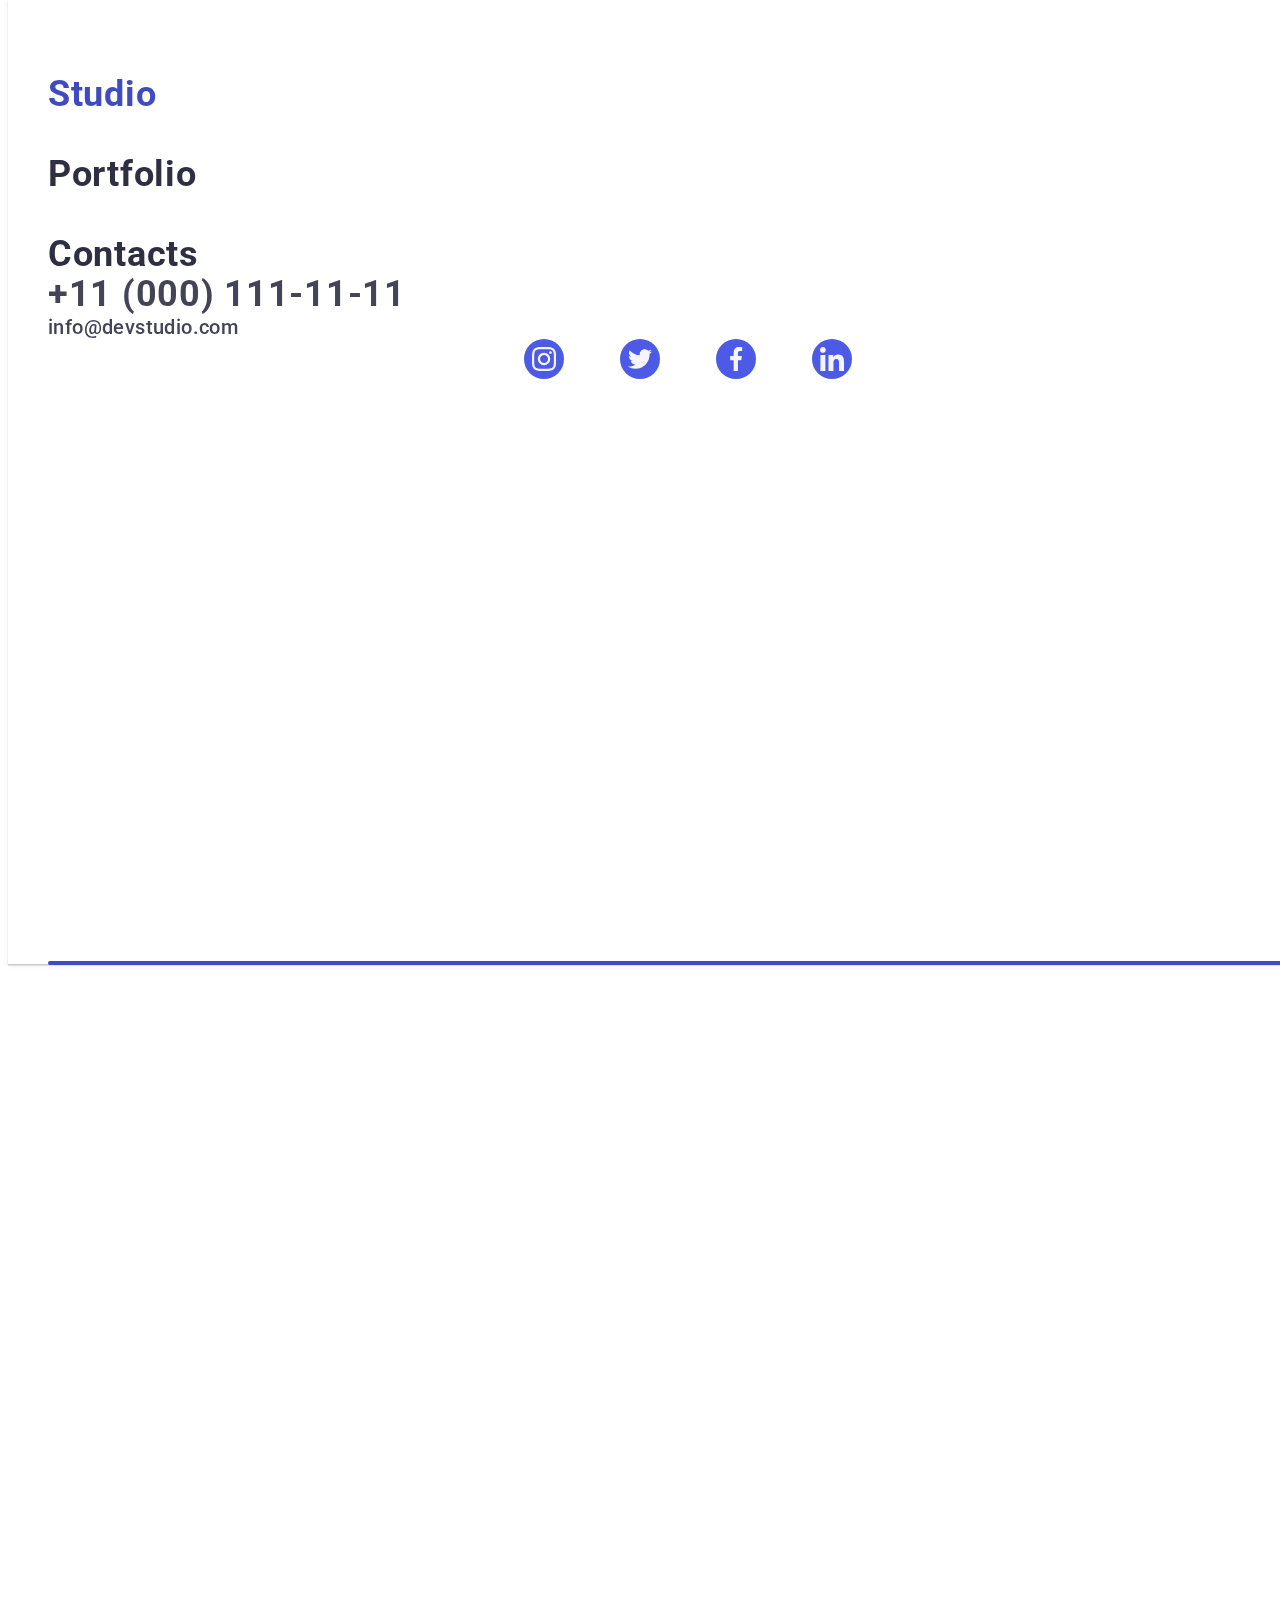
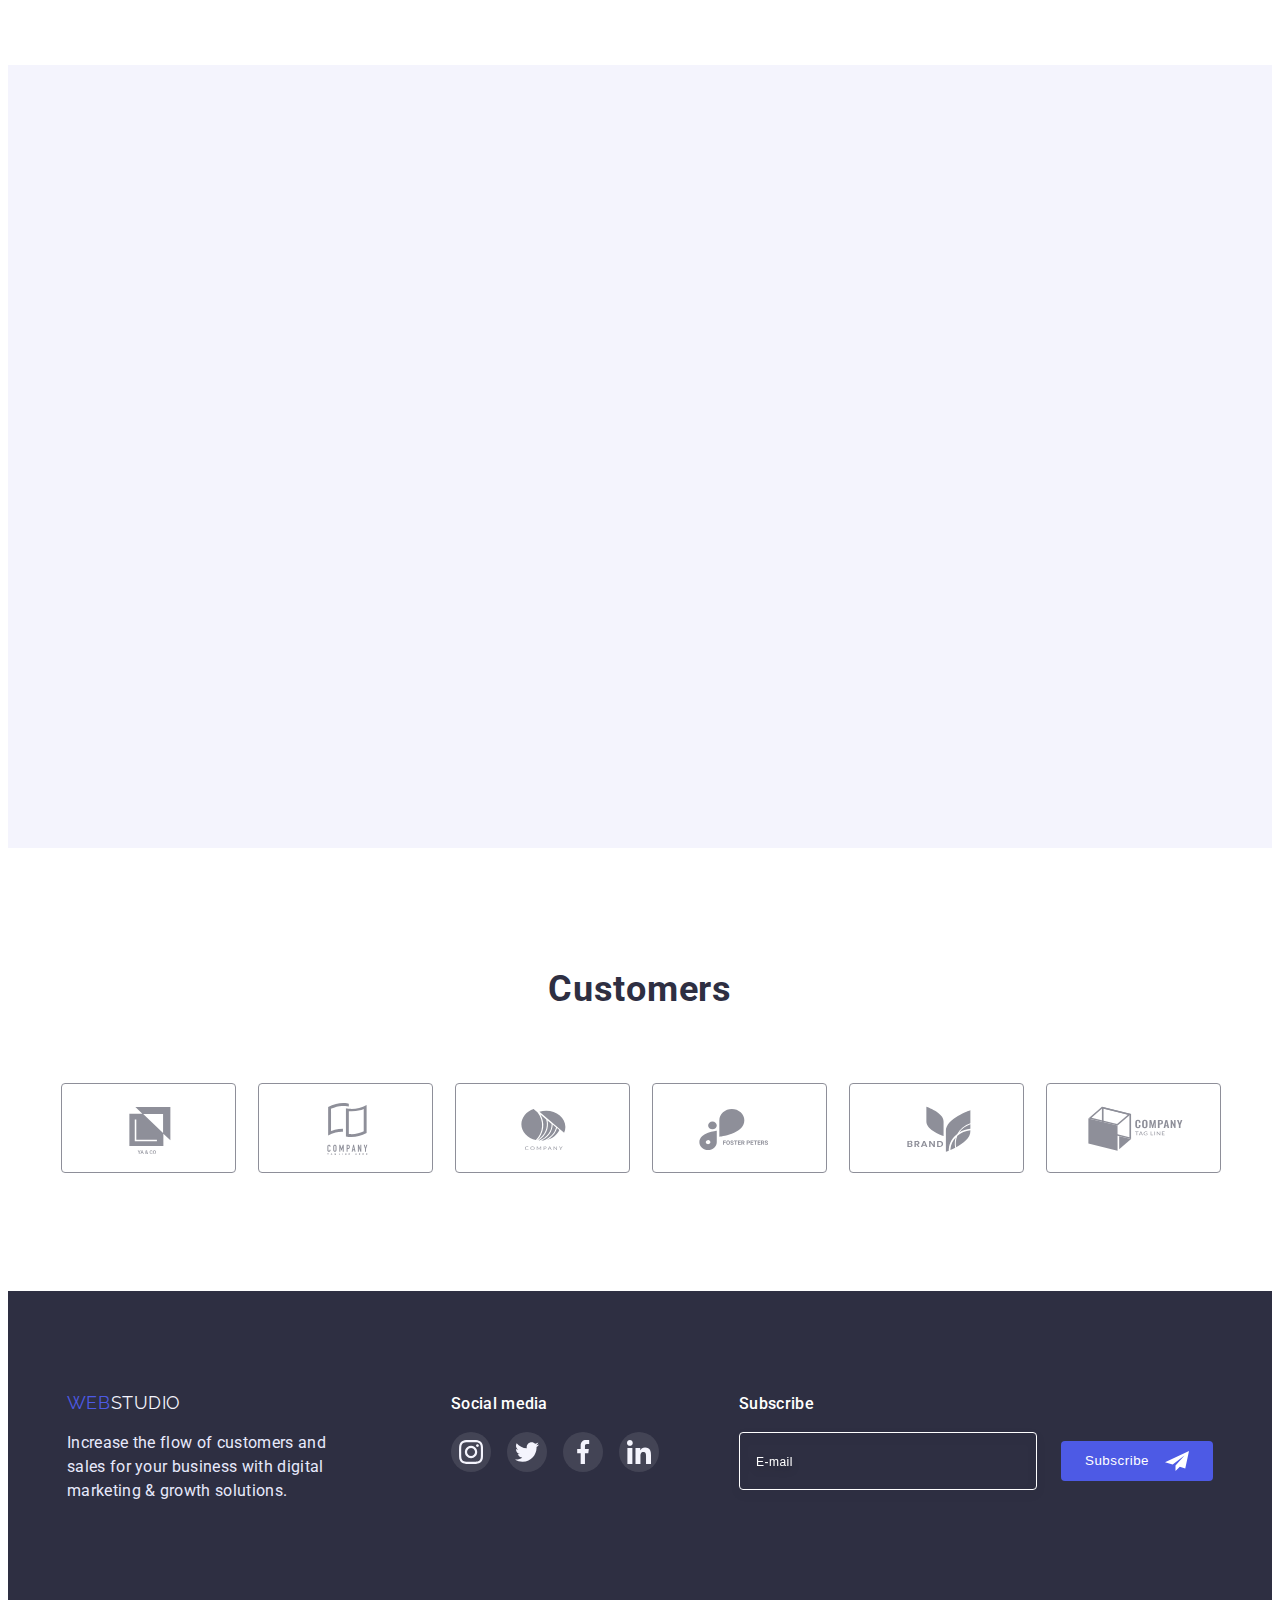
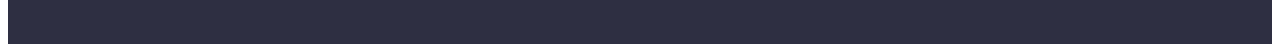
==== commit e637f46e: "homework 7" ====
--- a/index.html
+++ b/index.html
@@ -24,7 +24,7 @@
   </head>
   <body>
     <!-- Header -->
-    <!-- <header class="header">
+    <header class="header">
       <div class="container header-container">
         <nav class="nav">
           <a class="logo link" href="./index.html"
@@ -56,8 +56,83 @@
             </li>
           </ul>
         </address>
+        <button type="button" class="mobile-menu-open">
+          <svg class="mobile-menu-icon" width="32" height="22">
+            <use href="./images/icons.svg#icon-hamburger"></use>
+          </svg>
+        </button>
       </div>
-    </header> -->
+      <div class="mobile-menu">
+        <button type="button" class="mobile-menu-close">
+          <svg class="mobile-menu-close-icon" width="8" height="8">
+            <use href="./images/icons.svg#icon-close-black-btn"></use>
+          </svg>
+        </button>
+        <ul class="mobile-menu-list list">
+          <li class="mobile-menu-item">
+            <a class="mobile-menu-link link active" href="./index.html"
+              >Studio</a
+            >
+          </li>
+          <li class="mobile-menu-item">
+            <a class="mobile-menu-link link" href="./portfolio.html"
+              >Portfolio</a
+            >
+          </li>
+          <li class="mobile-menu-item">
+            <a class="mobile-menu-link link" href="./contacts.html">Contacts</a>
+          </li>
+        </ul>
+        <address class="mobile-menu-adress">
+          <ul class="adress-mobile-menu list">
+            <li class="adress-mobile-menu-item">
+              <a
+                class="adress-mobile-menu-link link"
+                href="tel:+11(000)111-11-11"
+                >+11 (000) 111-11-11</a
+              >
+            </li>
+            <li class="adress-mobile-menu-item">
+              <a
+                class="adress-email-menu-link link"
+                href="mailto:info@devstudio.com"
+                >info@devstudio.com</a
+              >
+            </li>
+          </ul>
+        </address>
+        <ul class="mob-soc-list list">
+          <li class="mob-soc-item">
+            <a href="" class="mob-soc-link link">
+              <svg class="mob-soc-icon" width="24" height="24">
+                <use href="./images/icons.svg#icon-instagram"></use>
+              </svg>
+            </a>
+          </li>
+          <li class="mob-soc-item">
+            <a href="" class="mob-soc-link link">
+              <svg class="mob-soc-icon" width="24" height="24">
+                <use href="./images/icons.svg#icon-twitter"></use>
+              </svg>
+            </a>
+          </li>
+          <li class="mob-soc-item">
+            <a href="" class="mob-soc-link link">
+              <svg class="mob-soc-icon" width="24" height="24">
+                <use href="./images/icons.svg#icon-facebook"></use>
+              </svg>
+            </a>
+          </li>
+          <li class="mob-soc-item">
+            <a href="" class="mob-soc-link link">
+              <svg class="mob-soc-icon" width="24" height="24">
+                <use href="./images/icons.svg#icon-linkedin"></use>
+              </svg>
+            </a>
+          </li>
+        </ul>
+      </div>
+    </header>
     <main>
       <section class="hero section">
         <div class="container">
@@ -130,11 +205,23 @@
           <h2 class="section-title" data-aos="flip-left">What are we doing</h2>
           <ul class="examples-list list" data-aos="zoom-in-right">
             <li class="examples-item">
-              <img src="./images/examples-1.jpg" alt="Computer" width="360" />
+              <img
+                srcset="
+                  ./images/examples-1.jpg    1x,
+                  ./images/examples-1-2x.jpg 2x
+                "
+                src="./images/examples-1.jpg"
+                alt="Computer"
+                width="360"
+              />
             </li>
             <li class="examples-item">
               <img
                 src="./images/examples-2.jpg"
+                srcset="
+                  ./images/examples-2.jpg    1x,
+                  ./images/examples-2-2x.jpg 2x
+                "
                 alt="Mobile phone with many displays"
                 width="360"
               />
@@ -142,6 +229,10 @@
             <li class="examples-item">
               <img
                 src="./images/examples-3.jpg"
+                srcset="
+                  ./images/examples-3.jpg    1x,
+                  ./images/examples-3-2x.jpg 2x
+                "
                 alt="the phone in the hand on the background of the computer screen"
                 width="360"
               />
@@ -156,6 +247,7 @@
           <ul class="team-list list" data-aos="zoom-in-left">
             <li class="team-item">
               <img
+                srcset="./images/man-1.jpg 1x, ./images/man-1-2x.jpg 2x"
                 src="./images/man-1.jpg"
                 alt="A man with a smile and a thick beard in a blue shirt"
                 width="264"
@@ -197,6 +289,7 @@
             </li>
             <li class="team-item">
               <img
+                srcset="./images/man-2.jpg 1x, ./images/man-2-2x.jpg 2x"
                 src="./images/man-2.jpg"
                 alt="The man smiles and looks to the left"
                 width="264"
@@ -238,6 +331,7 @@
             </li>
             <li class="team-item">
               <img
+                srcset="./images/woman-1.jpg 1x, ./images/woman-1-2x.jpg 2x"
                 src="./images/woman-1.jpg"
                 alt="The girl in the pink sweater is smiling"
                 width="264"
@@ -279,6 +373,7 @@
             </li>
             <li class="team-item">
               <img
+                srcset="./images/man-3.jpg 1x, ./images/man-3-2x.jpg 2x"
                 src="./images/man-3.jpg"
                 alt="A man in a gray T-shirt is smiling"
                 width="264"
--- a/css/styles.css
+++ b/css/styles.css
@@ -32,8 +32,8 @@
 }
 img {
   display: block;
-  width: 100%;
   height: auto;
+  max-width: 100%;
 }
 
 /*?-----------------------BASE-------------------------- */
@@ -113,56 +113,114 @@
   border-bottom: 1px solid #e7e9fc;
 }
 .menu-list {
-  display: flex;
-  gap: 40px;
+  display: none;
+}
+.adress-menu {
+  display: none;
+}
+.mobile-menu-open {
+  background-color: transparent;
+  border: none;
+  padding: 24px 16px;
+}
+.mobile-menu-icon {
+  stroke: #2e2f42;
+}
+.mobile-menu-close {
+  background-color: rgba(231, 233, 252, 0.1);
+  border: 1px solid rgba(46, 47, 66, 0.1);
+  border-radius: 50%;
+  display: block;
+  margin-left: auto;
+  margin-bottom: 32px;
+}
+.mobile-menu-close:is(:hover, :focus) {
+  background-color: var(--link-accent);
+  fill: var(--primary-white-color);
+  cursor: pointer;
 }
 
-.menu-link {
-  position: relative;
-  line-height: 1.5;
-  font-weight: 500;
-  letter-spacing: 0.02em;
-  color: var(--tittle-text-color);
-  display: block;
-  padding: 24px 0;
+.mobile-menu {
+  position: fixed;
+  top: 0;
+  z-index: 1;
+  width: 100vw;
+  height: 100%;
+  background-color: var(--primary-white-color);
+  box-shadow: 0px 2px 1px rgba(46, 47, 66, 0.08),
+    0px 1px 1px rgba(46, 47, 66, 0.16), 0px 1px 6px rgba(46, 47, 66, 0.08);
+  padding: 24px 24px 40px 40px;
+}
+.mobile-menu-list {
+}
+.mobile-menu-item:not(:last-child) {
+  margin-bottom: 40px;
+}
+.mobile-menu-link {
+  font-weight: 700;
+  font-size: 36px;
+  line-height: 1.11;
+  letter-spacing: 0.02em;
+  color: var(--section-title-color);
   transition: color var(--transition);
 }
-.active {
-  color: var(--link-accent);
-}
-.active:after {
-  position: absolute;
-  bottom: -1px;
-  content: "";
-  display: block;
-  height: 4px;
-  width: 100%;
+.mobile-menu-link:is(:hover, :focus) {
+  color: #404bbf;
+}
+.mobile-menu-adress {
+}
+.adress-mobile-menu {
+}
+.adress-mobile-menu-item {
+}
+.adress-mobile-menu-link {
+  font-style: normal;
+  font-weight: 700;
+  font-size: 36px;
+  line-height: 1.11;
+  letter-spacing: 0.02em;
+  text-transform: capitalize;
+  color: #434455;
+  display: block;
+  transition: color var(--transition);
+}
+.adress-mobile-menu-link:is(:hover, :focus) {
+  color: #4d5ae5;
+}
+.adress-email-menu-link {
+  font-style: normal;
+  font-weight: 500;
+  font-size: 20px;
+  line-height: 1.2;
+  letter-spacing: 0.02em;
+  color: #434455;
+  transition: color var(--transition);
+}
+.adress-email-menu-link:is(:hover, :focus) {
+  color: #4d5ae5;
+}
+.mob-soc-list {
+  display: flex;
+  justify-content: center;
+  gap: 56px;
+}
+.mob-soc-item {
+  width: 40px;
+  height: 40px;
+}
+.mob-soc-link {
+  width: 100%;
+  height: 100%;
+  background-color: var(--modal-btn-color);
+  display: block;
+  border-radius: 50%;
+  display: flex;
+  align-items: center;
+  justify-content: center;
+  transition: background-color var(--transition);
+}
+.mob-soc-link:is(:hover, :focus) {
   background-color: #404bbf;
-  border-radius: 2px;
-}
-.menu-link:is(:hover, :focus) {
-  color: var(--link-accent);
-}
-.adress {
-  display: flex;
-  align-items: center;
-}
-.adress-menu {
-  display: flex;
-  gap: 40px;
-}
-.adress-link {
-  font-style: normal;
-  line-height: 1.5;
-  letter-spacing: 0.02em;
-  color: var(--primary-text-color);
-  display: block;
-  padding: 24px 0;
-  transition: color var(--transition);
-}
-
-.adress-link:is(:hover, :focus) {
-  color: var(--link-accent);
 }
 /*?-----------------------HERO-------------------------- */
 .main-btn {
@@ -193,11 +251,22 @@
       rgba(46, 47, 66, 0.7),
       rgba(46, 47, 66, 0.7)
     ),
-    url(../images/hero-background.jpg);
+    url(../images/hero-bg-mobile.jpg);
   background-repeat: no-repeat;
   background-position: center;
   background-size: cover;
   padding: 112px 54px;
+}
+@media (min-device-pixel-ratio: 2),
+  (min-resolution: 192dpi),
+  (min-resolution: 2dppx) {
+  .hero {
+    background-image: linear-gradient(
+        rgba(46, 47, 66, 0.7),
+        rgba(46, 47, 66, 0.7)
+      ),
+      url(../images/hero-bg-mobile-2x.jpg);
+  }
 }
 .hero-title {
   font-weight: 700;
--- a/css/media.css
+++ b/css/media.css
@@ -1,4 +1,22 @@
 @media screen and (min-width: 480px) {
+  .hero {
+    background-image: linear-gradient(
+        rgba(46, 47, 66, 0.7),
+        rgba(46, 47, 66, 0.7)
+      ),
+      url(../images/hero-bg-tablet.jpg);
+  }
+  @media (min-device-pixel-ratio: 2),
+    (min-resolution: 192dpi),
+    (min-resolution: 2dppx) {
+    .hero {
+      background-image: linear-gradient(
+          rgba(46, 47, 66, 0.7),
+          rgba(46, 47, 66, 0.7)
+        ),
+        url(../images/hero-bg-tablet-2x.jpg);
+    }
+  }
   .container {
     max-width: 426px;
   }
@@ -7,9 +25,80 @@
   }
 }
 @media screen and (min-width: 768px) {
+  .hero {
+    background-image: linear-gradient(
+        rgba(46, 47, 66, 0.7),
+        rgba(46, 47, 66, 0.7)
+      ),
+      url(../images/hero-background.jpg);
+  }
+  @media (min-device-pixel-ratio: 2),
+    (min-resolution: 192dpi),
+    (min-resolution: 2dppx) {
+    .hero {
+      background-image: linear-gradient(
+          rgba(46, 47, 66, 0.7),
+          rgba(46, 47, 66, 0.7)
+        ),
+        url(../images/hero-background-2x.jpg);
+    }
+  }
   .container {
     max-width: 766px;
   }
+  .menu-list {
+    display: flex;
+    gap: 40px;
+  }
+
+  .menu-link {
+    position: relative;
+    line-height: 1.5;
+    font-weight: 500;
+    letter-spacing: 0.02em;
+    color: var(--tittle-text-color);
+    display: block;
+    padding: 24px 0;
+    transition: color var(--transition);
+  }
+  .menu-link:is(:hover, :focus) {
+    color: var(--link-accent);
+  }
+  .active {
+    color: var(--link-accent);
+  }
+  .active:after {
+    position: absolute;
+    bottom: -1px;
+    content: "";
+    display: block;
+    height: 4px;
+    width: 100%;
+    background-color: #404bbf;
+    border-radius: 2px;
+  }
+  .adress {
+    display: flex;
+    align-items: center;
+  }
+  .adress-menu {
+    display: flex;
+    gap: 40px;
+  }
+  .adress-link {
+    font-style: normal;
+    line-height: 1.5;
+    letter-spacing: 0.02em;
+    color: var(--primary-text-color);
+    display: block;
+    padding: 24px 0;
+    transition: color var(--transition);
+  }
+
+  .adress-link:is(:hover, :focus) {
+    color: var(--link-accent);
+  }
+
   .hero-title {
     font-weight: 700;
     font-size: 56px;
@@ -78,17 +167,6 @@
     padding-top: 120px;
     padding-bottom: 120px;
   }
-  .hero-title {
-    font-weight: 700;
-    font-size: 56px;
-    line-height: 1.07;
-    text-align: center;
-    letter-spacing: 0.02em;
-    max-width: 496px;
-    color: var(--primary-white-color);
-    margin: 0 auto;
-    margin-bottom: 72px;
-  }
   .features-title {
     font-weight: 500;
     font-size: 20px;
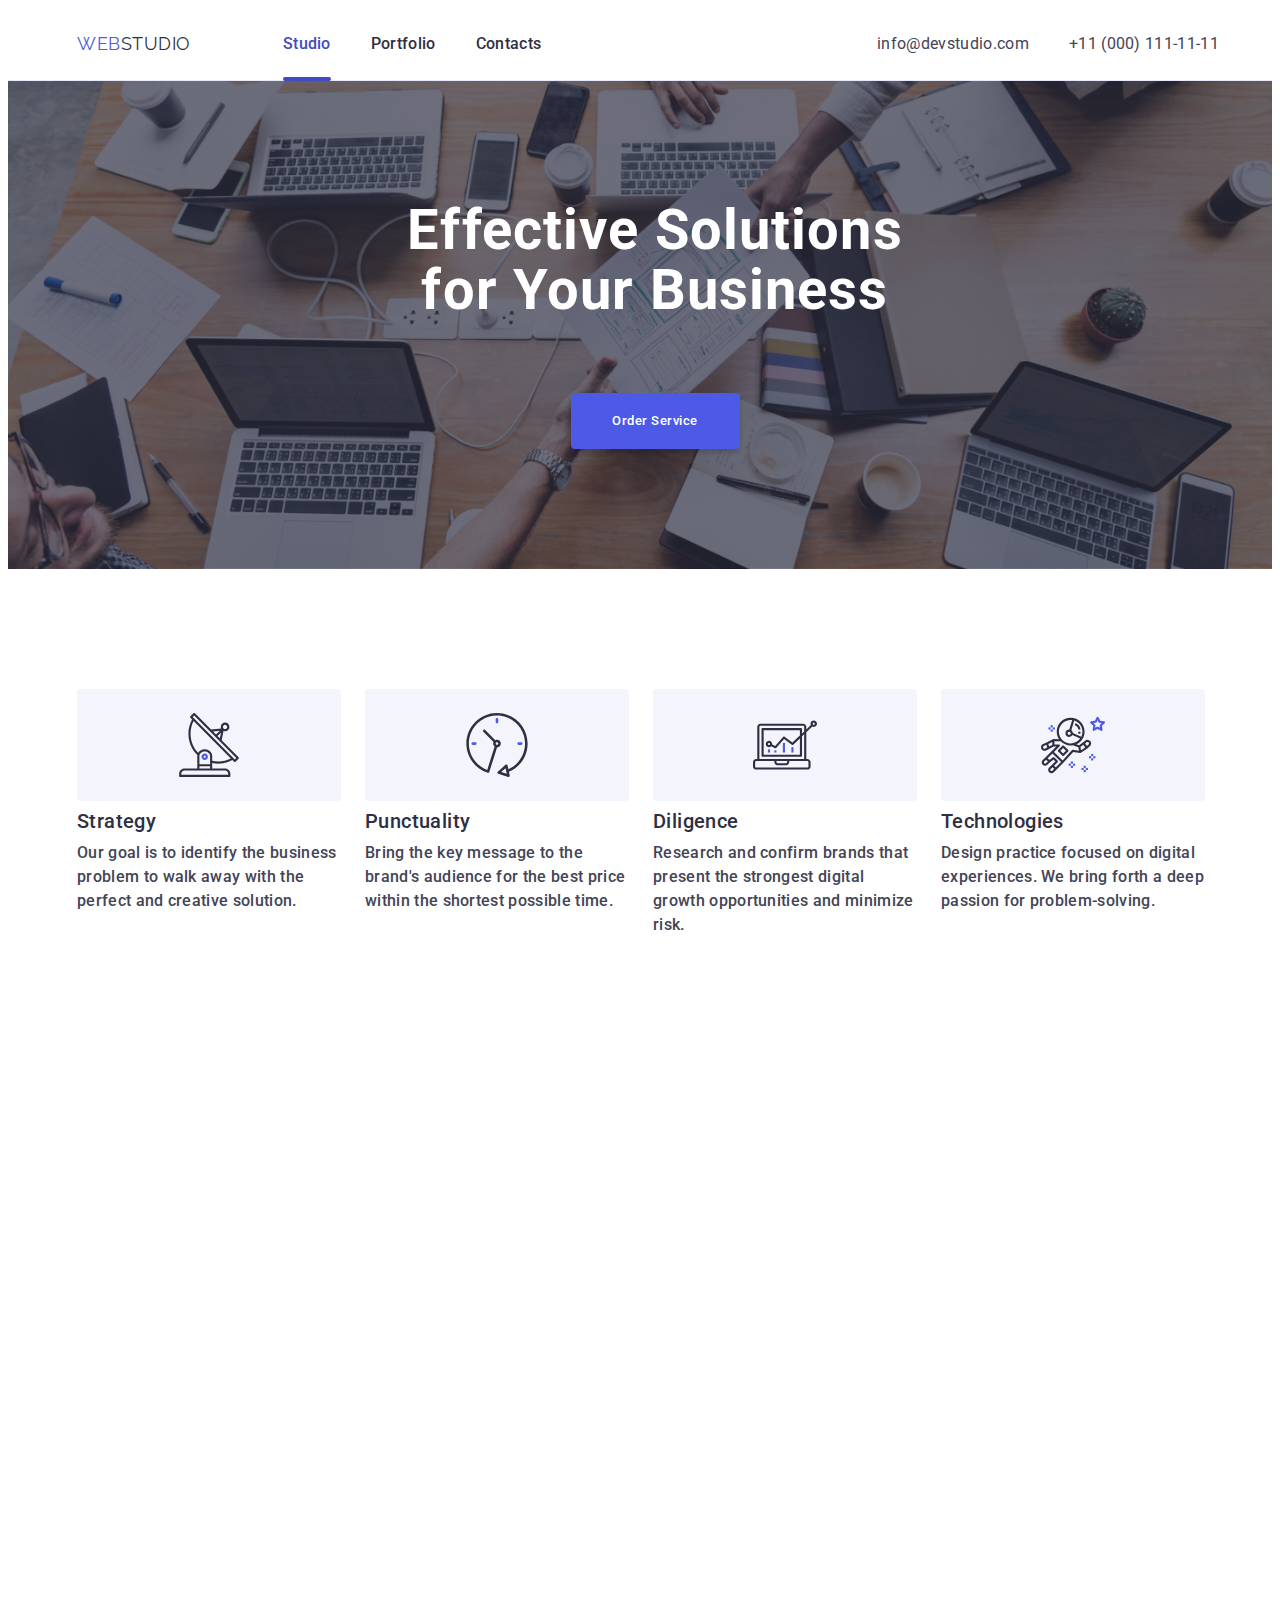
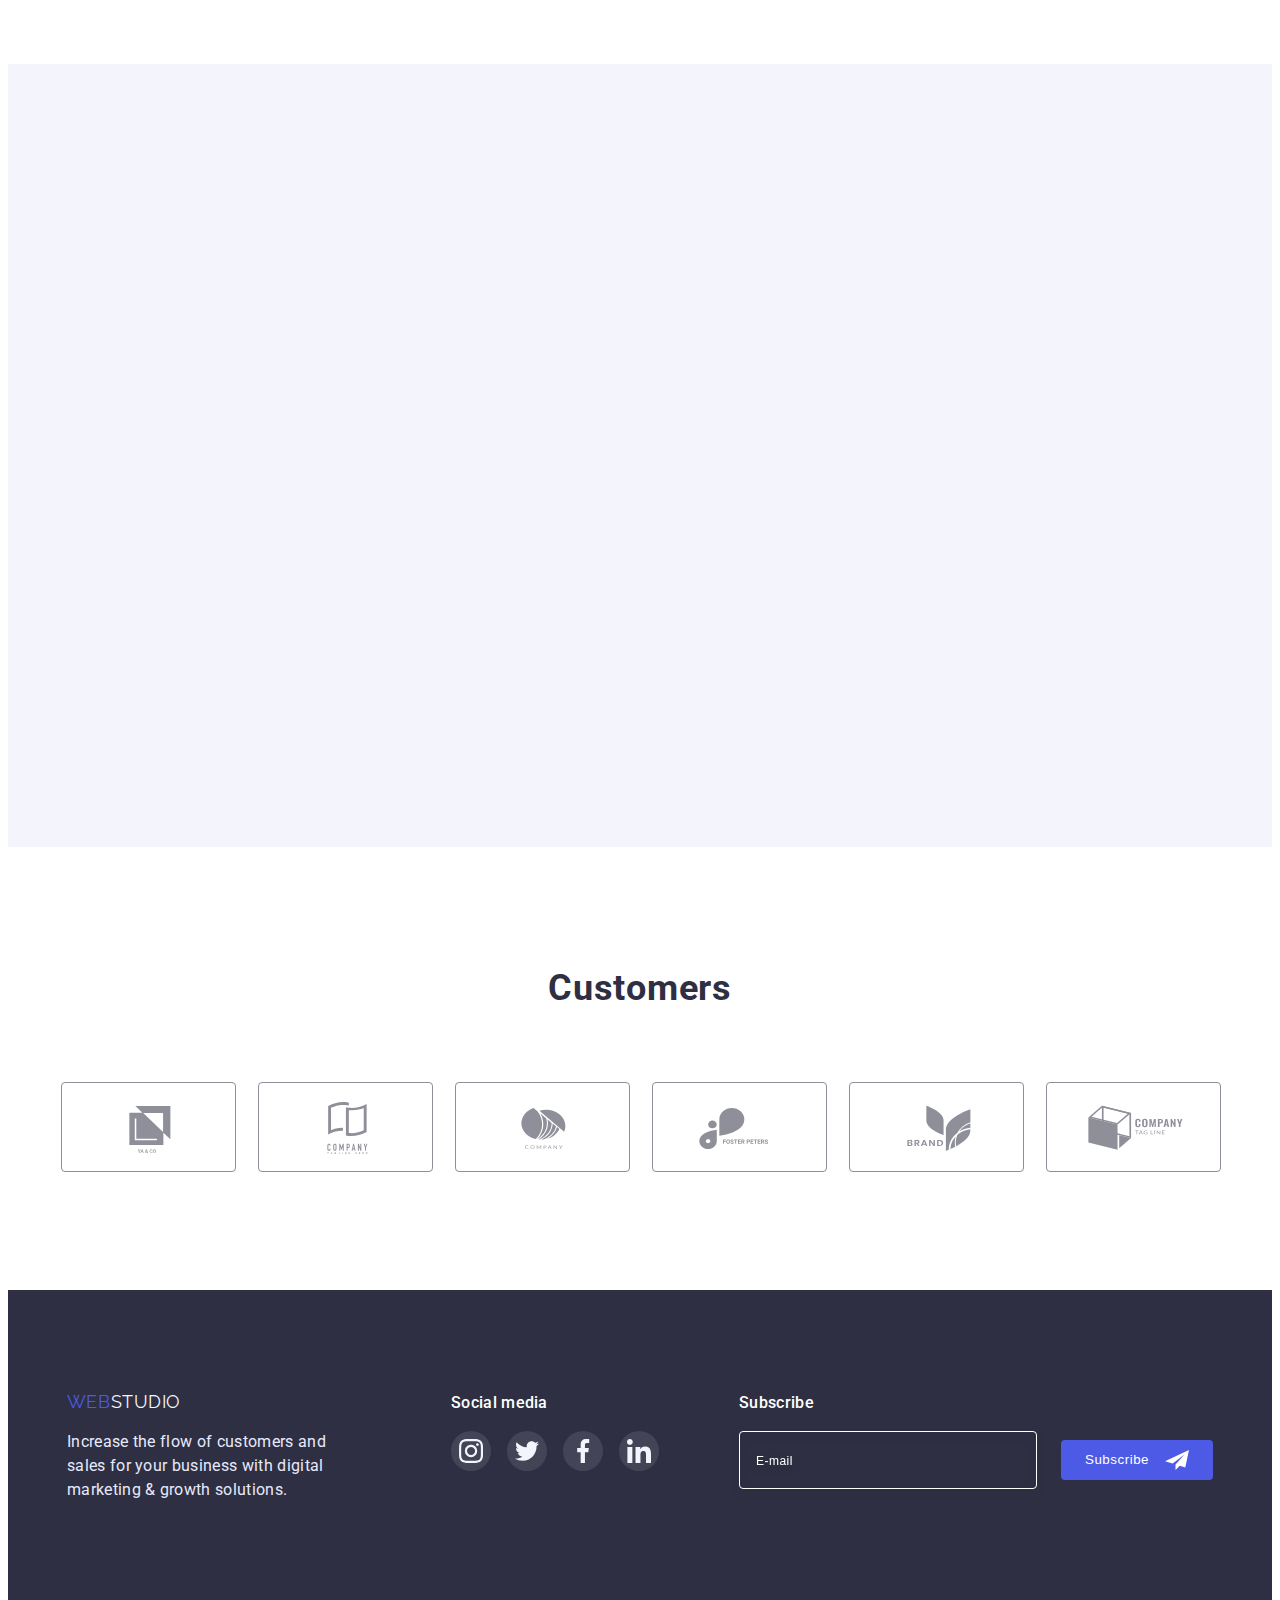
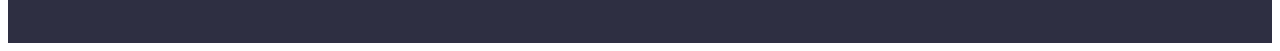
==== commit 82a785be: "homework 7" ====
--- a/index.html
+++ b/index.html
@@ -56,81 +56,85 @@
             </li>
           </ul>
         </address>
-        <button type="button" class="mobile-menu-open">
+        <button type="button" class="mobile-menu-open" data-menu-open>
           <svg class="mobile-menu-icon" width="32" height="22">
             <use href="./images/icons.svg#icon-hamburger"></use>
           </svg>
         </button>
       </div>
-      <div class="mobile-menu">
-        <button type="button" class="mobile-menu-close">
-          <svg class="mobile-menu-close-icon" width="8" height="8">
-            <use href="./images/icons.svg#icon-close-black-btn"></use>
-          </svg>
-        </button>
-        <ul class="mobile-menu-list list">
-          <li class="mobile-menu-item">
-            <a class="mobile-menu-link link active" href="./index.html"
-              >Studio</a
-            >
-          </li>
-          <li class="mobile-menu-item">
-            <a class="mobile-menu-link link" href="./portfolio.html"
-              >Portfolio</a
-            >
-          </li>
-          <li class="mobile-menu-item">
-            <a class="mobile-menu-link link" href="./contacts.html">Contacts</a>
-          </li>
-        </ul>
-        <address class="mobile-menu-adress">
-          <ul class="adress-mobile-menu list">
-            <li class="adress-mobile-menu-item">
-              <a
-                class="adress-mobile-menu-link link"
-                href="tel:+11(000)111-11-11"
-                >+11 (000) 111-11-11</a
+      <div class="mobile-menu is-hidden" data-menu>
+        <div>
+          <button type="button" class="mobile-menu-close" data-menu-close>
+            <svg class="mobile-menu-close-icon" width="8" height="8">
+              <use href="./images/icons.svg#icon-close-black-btn"></use>
+            </svg>
+          </button>
+          <ul class="mobile-menu-list list">
+            <li class="mobile-menu-item">
+              <a class="mobile-menu-link link" href="./index.html">Studio</a>
+            </li>
+            <li class="mobile-menu-item">
+              <a class="mobile-menu-link link" href="./portfolio.html"
+                >Portfolio</a
               >
             </li>
-            <li class="adress-mobile-menu-item">
-              <a
-                class="adress-email-menu-link link"
-                href="mailto:info@devstudio.com"
-                >info@devstudio.com</a
+            <li class="mobile-menu-item">
+              <a class="mobile-menu-link link" href="./contacts.html"
+                >Contacts</a
               >
             </li>
           </ul>
-        </address>
-        <ul class="mob-soc-list list">
-          <li class="mob-soc-item">
-            <a href="" class="mob-soc-link link">
-              <svg class="mob-soc-icon" width="24" height="24">
-                <use href="./images/icons.svg#icon-instagram"></use>
-              </svg>
-            </a>
-          </li>
-          <li class="mob-soc-item">
-            <a href="" class="mob-soc-link link">
-              <svg class="mob-soc-icon" width="24" height="24">
-                <use href="./images/icons.svg#icon-twitter"></use>
-              </svg>
-            </a>
-          </li>
-          <li class="mob-soc-item">
-            <a href="" class="mob-soc-link link">
-              <svg class="mob-soc-icon" width="24" height="24">
-                <use href="./images/icons.svg#icon-facebook"></use>
-              </svg>
-            </a>
-          </li>
-          <li class="mob-soc-item">
-            <a href="" class="mob-soc-link link">
-              <svg class="mob-soc-icon" width="24" height="24">
-                <use href="./images/icons.svg#icon-linkedin"></use>
-              </svg>
-            </a>
-          </li>
-        </ul>
+        </div>
+        <div>
+          <address class="mobile-menu-adress">
+            <ul class="adress-mobile-menu list">
+              <li class="adress-mobile-menu-item">
+                <a
+                  class="adress-mobile-menu-link link"
+                  href="tel:+11(000)111-11-11"
+                  >+11 (000) 111-11-11</a
+                >
+              </li>
+              <li class="adress-mobile-menu-item">
+                <a
+                  class="adress-email-menu-link link"
+                  href="mailto:info@devstudio.com"
+                  >info@devstudio.com</a
+                >
+              </li>
+            </ul>
+          </address>
+          <ul class="mob-soc-list list">
+            <li class="mob-soc-item">
+              <a href="" class="mob-soc-link link">
+                <svg class="mob-soc-icon" width="24" height="24">
+                  <use href="./images/icons.svg#icon-instagram"></use>
+                </svg>
+              </a>
+            </li>
+            <li class="mob-soc-item">
+              <a href="" class="mob-soc-link link">
+                <svg class="mob-soc-icon" width="24" height="24">
+                  <use href="./images/icons.svg#icon-twitter"></use>
+                </svg>
+              </a>
+            </li>
+            <li class="mob-soc-item">
+              <a href="" class="mob-soc-link link">
+                <svg class="mob-soc-icon" width="24" height="24">
+                  <use href="./images/icons.svg#icon-facebook"></use>
+                </svg>
+              </a>
+            </li>
+            <li class="mob-soc-item">
+              <a href="" class="mob-soc-link link">
+                <svg class="mob-soc-icon" width="24" height="24">
+                  <use href="./images/icons.svg#icon-linkedin"></use>
+                </svg>
+              </a>
+            </li>
+          </ul>
+        </div>
       </div>
     </header>
     <main>
@@ -614,5 +618,6 @@
       AOS.init();
     </script>
     <script src="./js/modal.js"></script>
+    <script src="./js/menu.js"></script>
   </body>
 </html>
--- a/css/styles.css
+++ b/css/styles.css
@@ -48,6 +48,9 @@
 .link {
   text-decoration: none;
 }
+.no-scroll {
+  overflow: hidden;
+}
 .section-title {
   font-size: 36px;
   line-height: 1.2;
@@ -112,6 +115,9 @@
 .header {
   border-bottom: 1px solid #e7e9fc;
 }
+.active {
+  display: none;
+}
 .menu-list {
   display: none;
 }
@@ -150,6 +156,10 @@
   box-shadow: 0px 2px 1px rgba(46, 47, 66, 0.08),
     0px 1px 1px rgba(46, 47, 66, 0.16), 0px 1px 6px rgba(46, 47, 66, 0.08);
   padding: 24px 24px 40px 40px;
+  display: flex;
+  flex-direction: column;
+  justify-content: space-between;
+  overflow: auto;
 }
 .mobile-menu-list {
 }
@@ -183,6 +193,7 @@
   color: #434455;
   display: block;
   transition: color var(--transition);
+  margin-bottom: 40px;
 }
 .adress-mobile-menu-link:is(:hover, :focus) {
   color: #4d5ae5;
@@ -201,8 +212,8 @@
 }
 .mob-soc-list {
   display: flex;
-  justify-content: center;
   gap: 56px;
+  margin-top: 48px;
 }
 .mob-soc-item {
   width: 40px;
--- a/css/media.css
+++ b/css/media.css
@@ -46,6 +46,15 @@
   .container {
     max-width: 766px;
   }
+  .mobile-menu-open {
+    display: none;
+  }
+  .nav {
+    box-sizing: content-box;
+  }
+  .logo {
+    padding: 24px 16px;
+  }
   .menu-list {
     display: flex;
     gap: 40px;
@@ -83,15 +92,16 @@
   }
   .adress-menu {
     display: flex;
-    gap: 40px;
+    flex-direction: column;
+    gap: 12px;
   }
   .adress-link {
     font-style: normal;
-    line-height: 1.5;
-    letter-spacing: 0.02em;
-    color: var(--primary-text-color);
-    display: block;
-    padding: 24px 0;
+    font-size: 12px;
+    line-height: 1.17;
+    letter-spacing: 0.04em;
+    color: #434455;
+    display: block;
     transition: color var(--transition);
   }
 
@@ -113,6 +123,7 @@
   .features-list {
     display: flex;
     flex-wrap: wrap;
+    padding-left: 16px;
     column-gap: 24px;
     row-gap: 72px;
   }
@@ -138,6 +149,10 @@
   .customers-item {
     width: calc((100% - 48px) / 3);
   }
+  .footer-subscribe {
+    min-width: 453px;
+    padding-right: 0;
+  }
   .subscribe-title {
     justify-content: left;
   }
@@ -166,6 +181,21 @@
   .section {
     padding-top: 120px;
     padding-bottom: 120px;
+  }
+  .nav {
+    display: flex;
+    align-items: center;
+    margin-right: auto;
+  }
+  .adress-menu {
+    flex-direction: row;
+    gap: 40px;
+  }
+  .adress-link {
+    font-style: normal;
+    font-size: 16px;
+    line-height: 1.5;
+    letter-spacing: 0.02em;
   }
   .features-title {
     font-weight: 500;
@@ -174,7 +204,7 @@
     justify-content: left;
   }
   .features-list {
-    display: flex;
+    flex-wrap: nowrap;
     gap: 24px;
   }
   .features-item {
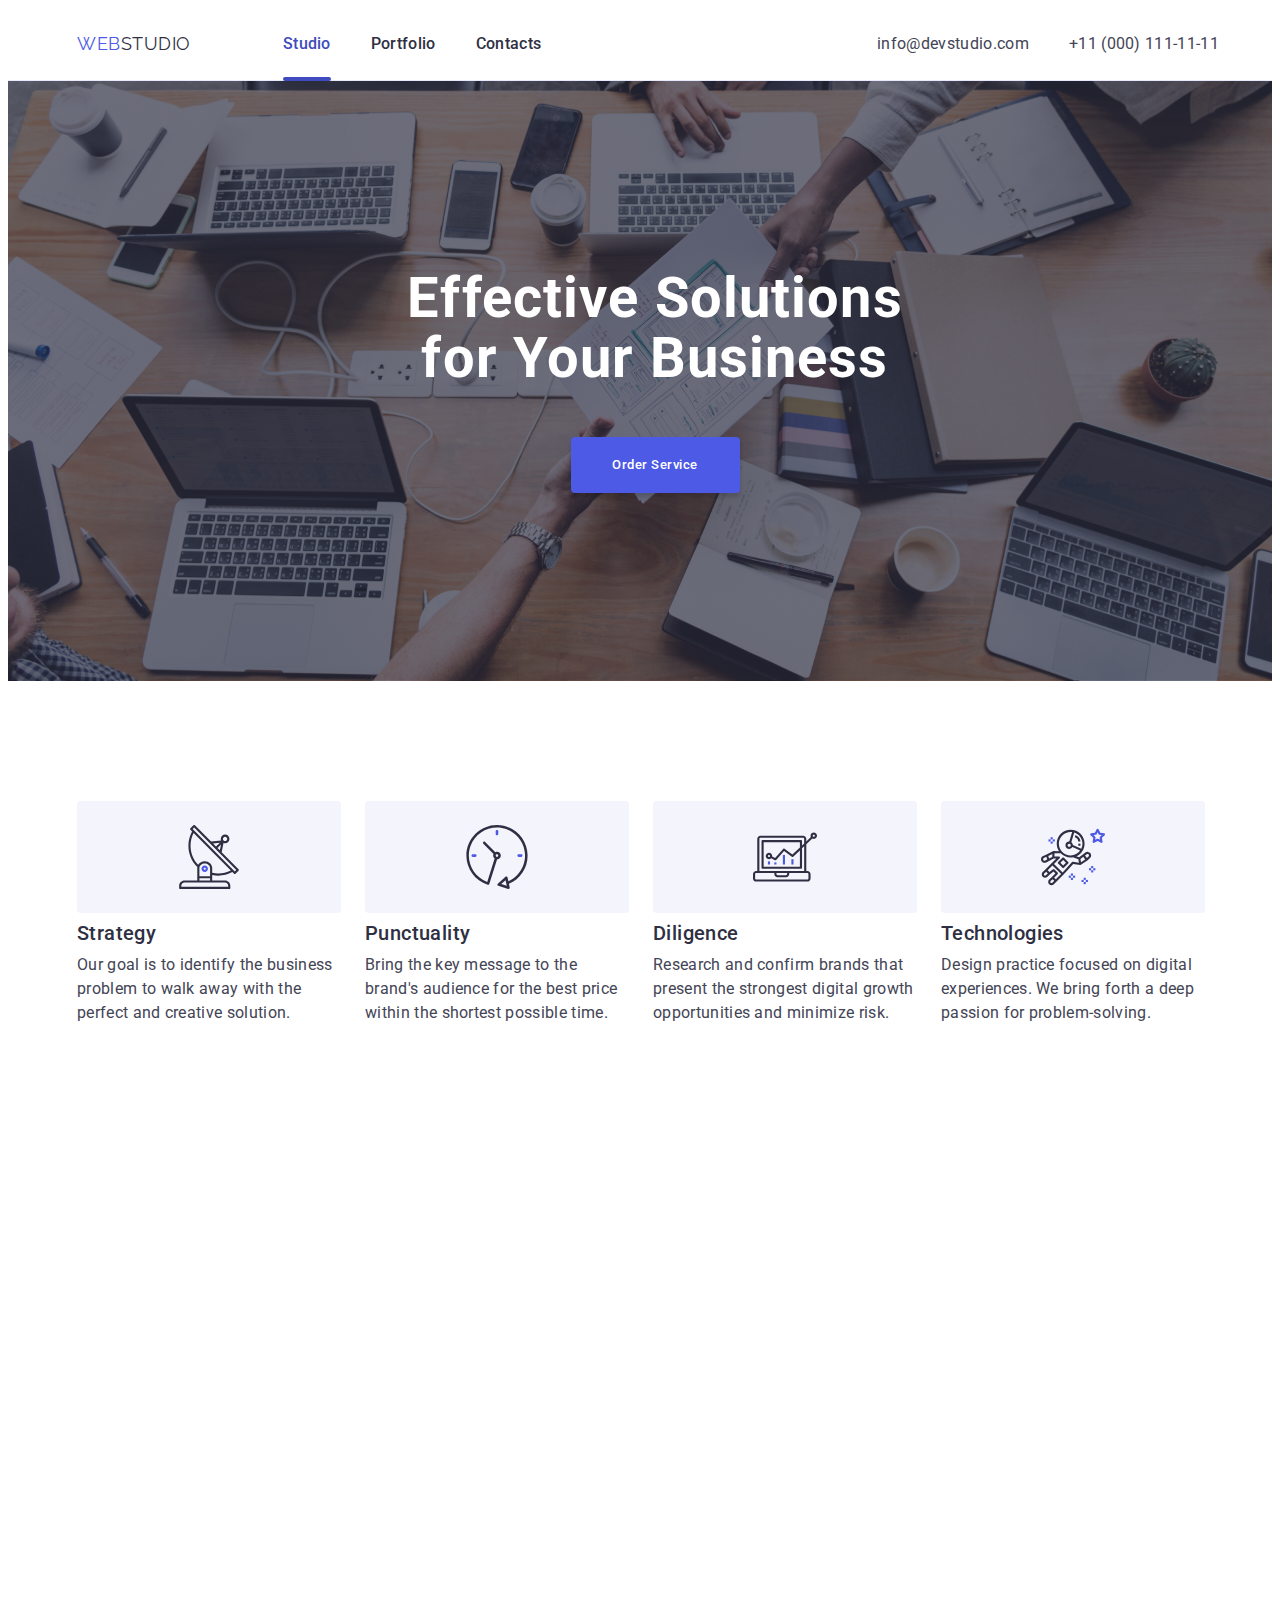
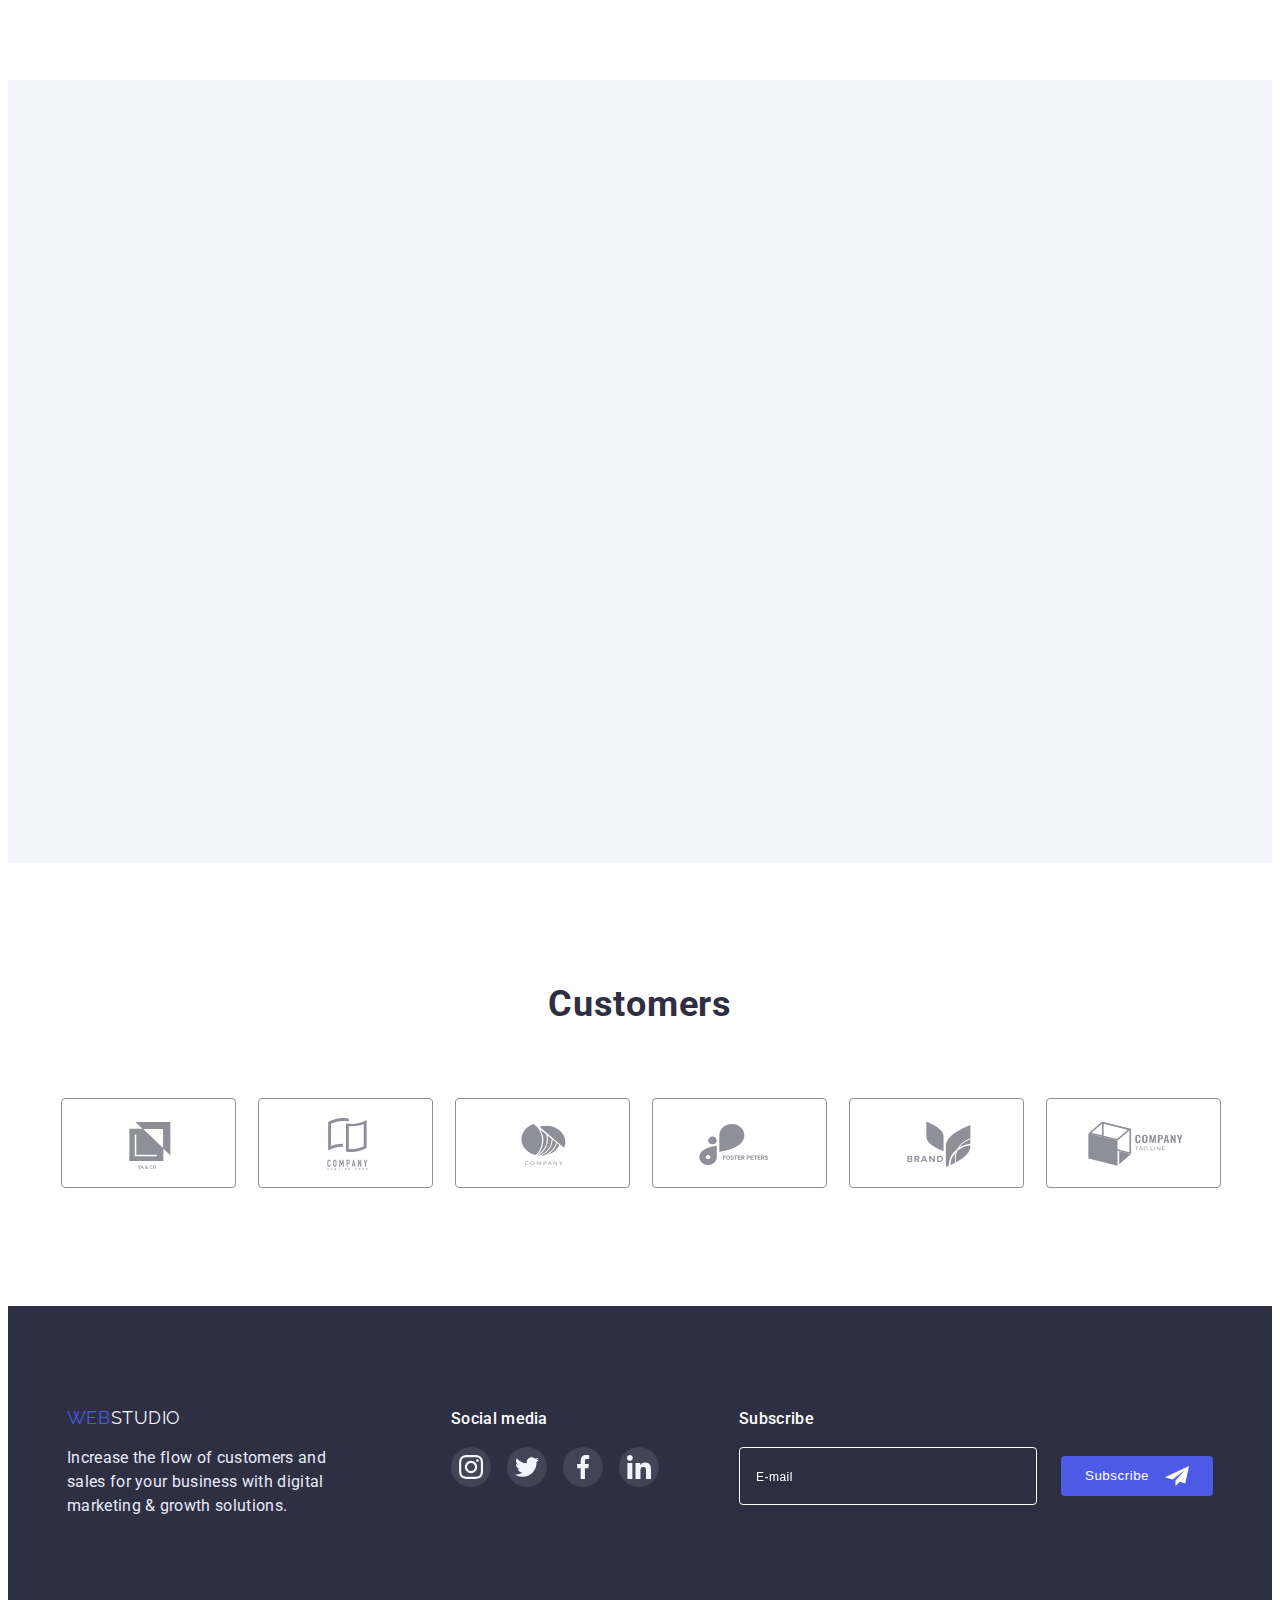
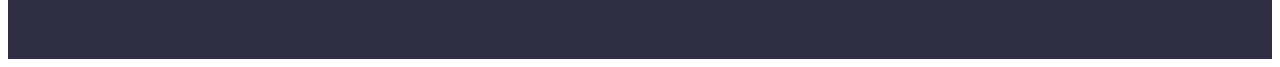
==== commit 625da11c: "homework 7" ====
--- a/index.html
+++ b/index.html
@@ -139,7 +139,7 @@
     </header>
     <main>
       <section class="hero section">
-        <div class="container">
+        <div class="hero-container container">
           <h1 class="hero-title">Effective Solutions for Your Business</h1>
           <button class="main-btn btn" type="button" data-modal-open>
             Order Service
--- a/css/styles.css
+++ b/css/styles.css
@@ -186,11 +186,11 @@
 .adress-mobile-menu-link {
   font-style: normal;
   font-weight: 700;
-  font-size: 36px;
+  font-size: 26px;
   line-height: 1.11;
   letter-spacing: 0.02em;
   text-transform: capitalize;
-  color: #434455;
+  color: #4d5ae5;
   display: block;
   transition: color var(--transition);
   margin-bottom: 40px;
@@ -212,7 +212,7 @@
 }
 .mob-soc-list {
   display: flex;
-  gap: 56px;
+  gap: 30px;
   margin-top: 48px;
 }
 .mob-soc-item {
@@ -248,7 +248,6 @@
   border: none;
   box-shadow: 0px 4px 4px rgba(0, 0, 0, 0.15);
   border-radius: 4px;
-  margin-top: 48px;
   transition: background-color var(--transition), cursor var(--transition);
 }
 .main-btn:is(:hover, :focus) {
@@ -682,8 +681,8 @@
   top: 50%;
   left: 50%;
   transform: translate(-50%, -50%) scaleY(1);
-  width: 392px;
-  height: 586px;
+  width: 100%;
+  height: auto;
   padding: 24px;
   background-color: #fcfcfc;
   box-shadow: 0px 1px 1px rgba(0, 0, 0, 0.14), 0px 1px 3px rgba(0, 0, 0, 0.12),
--- a/css/media.css
+++ b/css/media.css
@@ -1,256 +1,310 @@
-@media screen and (min-width: 480px) {
-  .hero {
-    background-image: linear-gradient(
-        rgba(46, 47, 66, 0.7),
-        rgba(46, 47, 66, 0.7)
-      ),
-      url(../images/hero-bg-tablet.jpg);
-  }
-  @media (min-device-pixel-ratio: 2),
-    (min-resolution: 192dpi),
-    (min-resolution: 2dppx) {
-    .hero {
-      background-image: linear-gradient(
-          rgba(46, 47, 66, 0.7),
-          rgba(46, 47, 66, 0.7)
-        ),
-        url(../images/hero-bg-tablet-2x.jpg);
-    }
-  }
-  .container {
-    max-width: 426px;
-  }
-  .team-container {
-    max-width: 294px;
-  }
-}
-@media screen and (min-width: 768px) {
-  .hero {
-    background-image: linear-gradient(
-        rgba(46, 47, 66, 0.7),
-        rgba(46, 47, 66, 0.7)
-      ),
-      url(../images/hero-background.jpg);
-  }
-  @media (min-device-pixel-ratio: 2),
-    (min-resolution: 192dpi),
-    (min-resolution: 2dppx) {
-    .hero {
-      background-image: linear-gradient(
-          rgba(46, 47, 66, 0.7),
-          rgba(46, 47, 66, 0.7)
-        ),
-        url(../images/hero-background-2x.jpg);
-    }
-  }
-  .container {
-    max-width: 766px;
-  }
-  .mobile-menu-open {
-    display: none;
-  }
-  .nav {
-    box-sizing: content-box;
-  }
-  .logo {
-    padding: 24px 16px;
-  }
-  .menu-list {
-    display: flex;
-    gap: 40px;
-  }
-
-  .menu-link {
-    position: relative;
-    line-height: 1.5;
-    font-weight: 500;
-    letter-spacing: 0.02em;
-    color: var(--tittle-text-color);
-    display: block;
-    padding: 24px 0;
-    transition: color var(--transition);
-  }
-  .menu-link:is(:hover, :focus) {
-    color: var(--link-accent);
-  }
-  .active {
-    color: var(--link-accent);
-  }
-  .active:after {
-    position: absolute;
-    bottom: -1px;
-    content: "";
-    display: block;
-    height: 4px;
-    width: 100%;
-    background-color: #404bbf;
-    border-radius: 2px;
-  }
-  .adress {
-    display: flex;
-    align-items: center;
-  }
-  .adress-menu {
-    display: flex;
-    flex-direction: column;
-    gap: 12px;
-  }
-  .adress-link {
-    font-style: normal;
-    font-size: 12px;
-    line-height: 1.17;
-    letter-spacing: 0.04em;
-    color: #434455;
-    display: block;
-    transition: color var(--transition);
-  }
-
-  .adress-link:is(:hover, :focus) {
-    color: var(--link-accent);
-  }
-
-  .hero-title {
-    font-weight: 700;
-    font-size: 56px;
-    line-height: 1.07;
-    text-align: center;
-    letter-spacing: 0.02em;
-    max-width: 496px;
-    color: var(--primary-white-color);
-    margin: 0 auto;
-    margin-bottom: 72px;
-  }
-  .features-list {
-    display: flex;
-    flex-wrap: wrap;
-    padding-left: 16px;
-    column-gap: 24px;
-    row-gap: 72px;
-  }
-  .features-item {
-    width: calc((100% - 24px) / 2);
-  }
-  .team-container {
-    max-width: 582px;
-  }
-  .team-list {
-    row-gap: 64px;
-    column-gap: 24px;
-  }
-  .team-item {
-    width: calc((100% - 24px) / 2);
-  }
-  .customers-container {
-    max-width: 582px;
-  }
-  .customers-list {
-    column-gap: 24px;
-  }
-  .customers-item {
-    width: calc((100% - 48px) / 3);
-  }
-  .footer-subscribe {
-    min-width: 453px;
-    padding-right: 0;
-  }
-  .subscribe-title {
-    justify-content: left;
-  }
-  .subscribe-input {
-    margin-right: 24px;
-    margin-bottom: 0;
-  }
-  .footer-logo {
-    justify-content: left;
-  }
-  .footer-container {
-    align-items: baseline;
-  }
-  .footer-logo-container {
-    margin-right: 24px;
-  }
-  .footer-soc-text {
-    justify-content: left;
-  }
-}
-
-@media screen and (min-width: 1158px) {
-  .container {
-    max-width: 1158px;
-  }
-  .section {
-    padding-top: 120px;
-    padding-bottom: 120px;
-  }
-  .nav {
-    display: flex;
-    align-items: center;
-    margin-right: auto;
-  }
-  .adress-menu {
-    flex-direction: row;
-    gap: 40px;
-  }
-  .adress-link {
-    font-style: normal;
-    font-size: 16px;
-    line-height: 1.5;
-    letter-spacing: 0.02em;
-  }
-  .features-title {
-    font-weight: 500;
-    font-size: 20px;
-    line-height: 1.2;
-    justify-content: left;
-  }
-  .features-list {
-    flex-wrap: nowrap;
-    gap: 24px;
-  }
-  .features-item {
-    max-width: 264px;
-  }
-  .features-link {
-    width: 264px;
-    height: 112px;
-    display: block;
-    display: flex;
-    align-items: center;
-    justify-content: center;
-    background-color: var(--primary-bcg-color);
-    border-radius: 4px;
-    margin-bottom: 8px;
-  }
-  .work-examples {
-    display: block;
-    padding-bottom: 120px;
-  }
-  .examples-list {
-    display: flex;
-    gap: 24px;
-  }
-  .examples-item {
-    display: flex;
-    width: calc((100% - 48px) / 3);
-  }
-  .team-container {
-    max-width: 1158px;
-  }
-  .team-list {
-    gap: 24px;
-  }
-  .team-item {
-    width: calc((100% - 72px) / 4);
-  }
-  .customers-list {
-    flex-wrap: nowrap;
-    gap: 24px;
-  }
-  .footer-logo-container {
-    margin-right: 120px;
-    margin-bottom: 0;
-  }
-  .footer-soc-container {
-    margin-right: 80px;
-  }
-}
+@media screen and (min-width: 480px) {
+  .hero {
+    background-image: linear-gradient(
+        rgba(46, 47, 66, 0.7),
+        rgba(46, 47, 66, 0.7)
+      ),
+      url(../images/hero-bg-mobile.jpg);
+  }
+  @media (min-device-pixel-ratio: 2),
+    (min-resolution: 192dpi),
+    (min-resolution: 2dppx) {
+    .hero {
+      background-image: linear-gradient(
+          rgba(46, 47, 66, 0.7),
+          rgba(46, 47, 66, 0.7)
+        ),
+        url(../images/hero-bg-mobile-2x.jpg);
+    }
+  }
+  .container {
+    max-width: 426px;
+  }
+  .team-container {
+    max-width: 294px;
+  }
+  .adress-mobile-menu-link {
+    font-size: 36px;
+  }
+  .mob-soc-list {
+    gap: 56px;
+  }
+  .modal {
+    width: 392px;
+    height: 586px;
+  }
+}
+@media screen and (min-width: 768px) {
+  .hero {
+    background-image: linear-gradient(
+        rgba(46, 47, 66, 0.7),
+        rgba(46, 47, 66, 0.7)
+      ),
+      url(../images/hero-bg-tablet.jpg);
+  }
+  @media (min-device-pixel-ratio: 2),
+    (min-resolution: 192dpi),
+    (min-resolution: 2dppx) {
+    .hero {
+      background-image: linear-gradient(
+          rgba(46, 47, 66, 0.7),
+          rgba(46, 47, 66, 0.7)
+        ),
+        url(../images/hero-bg-tablet-2x.jpg);
+    }
+  }
+  .container {
+    max-width: 766px;
+  }
+  .mobile-menu-open {
+    display: none;
+  }
+  .nav {
+    box-sizing: content-box;
+  }
+  .logo {
+    padding: 24px 16px;
+  }
+  .menu-list {
+    display: flex;
+    gap: 40px;
+  }
+
+  .menu-link {
+    position: relative;
+    line-height: 1.5;
+    font-weight: 500;
+    letter-spacing: 0.02em;
+    color: var(--tittle-text-color);
+    display: block;
+    padding: 24px 0;
+    transition: color var(--transition);
+  }
+  .menu-link:is(:hover, :focus) {
+    color: var(--link-accent);
+  }
+  .active {
+    color: var(--link-accent);
+  }
+  .active:after {
+    position: absolute;
+    bottom: -1px;
+    content: "";
+    display: block;
+    height: 4px;
+    width: 100%;
+    background-color: #404bbf;
+    border-radius: 2px;
+  }
+  .adress {
+    display: flex;
+    align-items: center;
+  }
+  .adress-menu {
+    display: flex;
+    flex-direction: column;
+    gap: 12px;
+  }
+  .adress-link {
+    font-style: normal;
+    font-size: 12px;
+    line-height: 1.17;
+    letter-spacing: 0.04em;
+    color: #434455;
+    display: block;
+    transition: color var(--transition);
+  }
+
+  .adress-link:is(:hover, :focus) {
+    color: var(--link-accent);
+  }
+
+  .hero-title {
+    font-size: 56px;
+    line-height: 1.07;
+    max-width: 496px;
+    margin-bottom: 36px;
+  }
+  .features-list {
+    display: flex;
+    flex-wrap: wrap;
+    padding-left: 16px;
+    column-gap: 24px;
+    row-gap: 72px;
+  }
+  .features-title {
+    justify-content: start;
+  }
+  .features-item {
+    width: calc((100% - 24px) / 2);
+  }
+  .features-item:not(:last-child) {
+    margin-bottom: 0;
+  }
+  .team-container {
+    max-width: 582px;
+  }
+  .team-list {
+    row-gap: 64px;
+    column-gap: 24px;
+  }
+  .team-item {
+    width: calc((100% - 24px) / 2);
+  }
+  .customers-container {
+    max-width: 582px;
+  }
+  .customers-list {
+    column-gap: 24px;
+  }
+  .customers-item {
+    width: calc((100% - 48px) / 3);
+  }
+  .footer-subscribe {
+    min-width: 453px;
+    padding-right: 0;
+  }
+  .subscribe-title {
+    justify-content: left;
+  }
+  .subscribe-input {
+    margin-right: 24px;
+    margin-bottom: 0;
+  }
+  .footer-logo {
+    justify-content: left;
+  }
+  .footer-container {
+    align-items: baseline;
+  }
+  .footer-logo-container {
+    margin-right: 24px;
+  }
+  .footer-soc-text {
+    justify-content: left;
+  }
+  .modal {
+    width: 408px;
+    height: 586px;
+  }
+}
+
+@media screen and (min-width: 1158px) {
+  .hero {
+    background-image: linear-gradient(
+        rgba(46, 47, 66, 0.7),
+        rgba(46, 47, 66, 0.7)
+      ),
+      url(../images/hero-background.jpg);
+  }
+  @media (min-device-pixel-ratio: 2),
+    (min-resolution: 192dpi),
+    (min-resolution: 2dppx) {
+    .hero {
+      background-image: linear-gradient(
+          rgba(46, 47, 66, 0.7),
+          rgba(46, 47, 66, 0.7)
+        ),
+        url(../images/hero-background-2x.jpg);
+    }
+  }
+  .container {
+    max-width: 1158px;
+  }
+  .section {
+    padding-top: 120px;
+    padding-bottom: 120px;
+  }
+  .nav {
+    display: flex;
+    align-items: center;
+    margin-right: auto;
+  }
+  .menu-list {
+    display: flex;
+  }
+  .adress-menu {
+    display: flex;
+    flex-direction: row;
+    gap: 40px;
+  }
+  .adress-link {
+    font-style: normal;
+    font-size: 16px;
+    line-height: 1.5;
+    letter-spacing: 0.02em;
+  }
+  .hero-container {
+    padding-top: 68px;
+    padding-bottom: 68px;
+  }
+  .hero-title {
+    margin-bottom: 48px;
+  }
+  .features-title {
+    font-weight: 500;
+    font-size: 20px;
+    line-height: 1.2;
+    justify-content: left;
+  }
+  .features-list {
+    flex-wrap: nowrap;
+    gap: 24px;
+  }
+  .features-item {
+    max-width: 264px;
+  }
+  .features-item:not(:last-child) {
+    margin-bottom: 0;
+  }
+  .features-link {
+    width: 264px;
+    height: 112px;
+    display: block;
+    display: flex;
+    align-items: center;
+    justify-content: center;
+    background-color: var(--primary-bcg-color);
+    border-radius: 4px;
+    margin-bottom: 8px;
+  }
+  .features-text {
+    font-weight: 400;
+    line-height: 1.5;
+  }
+  .work-examples {
+    display: block;
+    padding-bottom: 120px;
+  }
+  .examples-list {
+    display: flex;
+    gap: 24px;
+  }
+  .examples-item {
+    display: flex;
+    width: calc((100% - 48px) / 3);
+  }
+  .team-container {
+    max-width: 1158px;
+  }
+  .team-list {
+    gap: 24px;
+  }
+  .team-item {
+    width: calc((100% - 72px) / 4);
+  }
+  .customers-list {
+    flex-wrap: nowrap;
+    gap: 24px;
+  }
+  .footer-logo-container {
+    margin-right: 120px;
+    margin-bottom: 0;
+  }
+  .footer-soc-container {
+    margin-right: 80px;
+  }
+  .modal {
+    height: 584px;
+  }
+}
